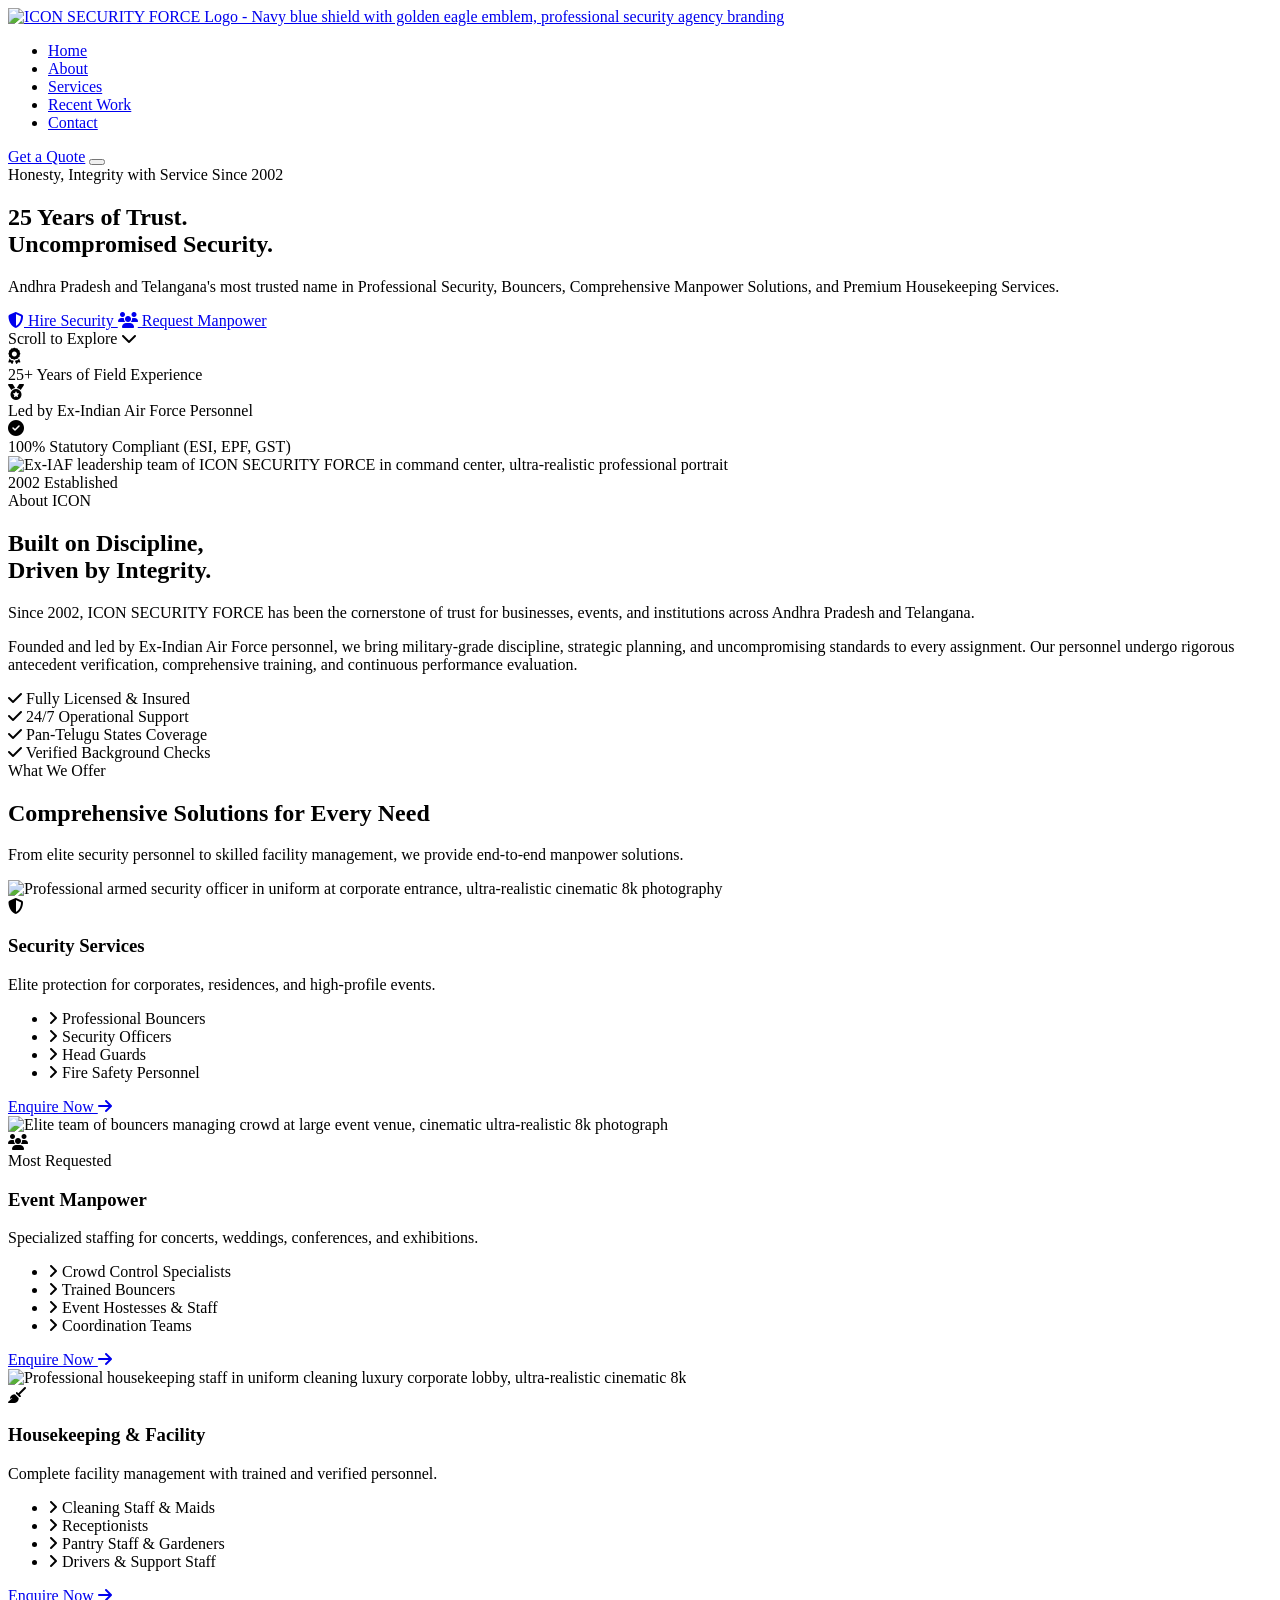
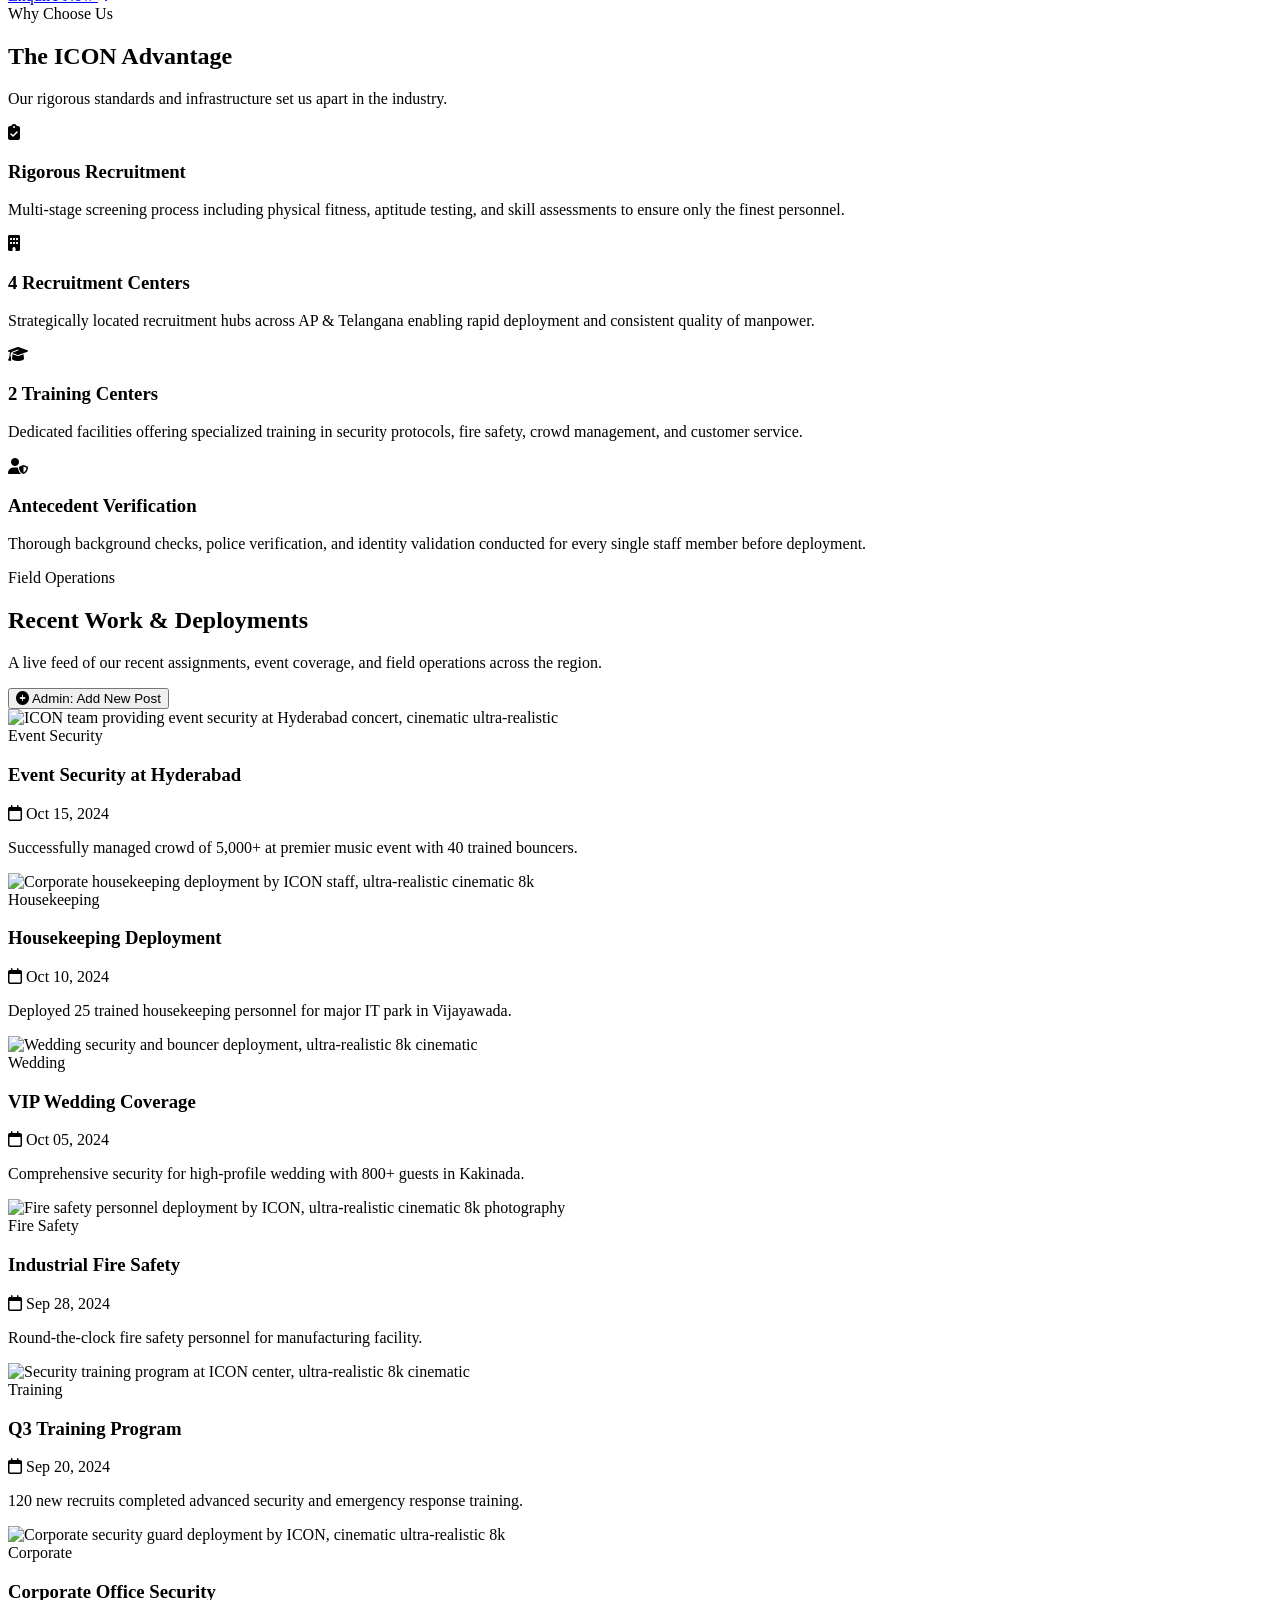
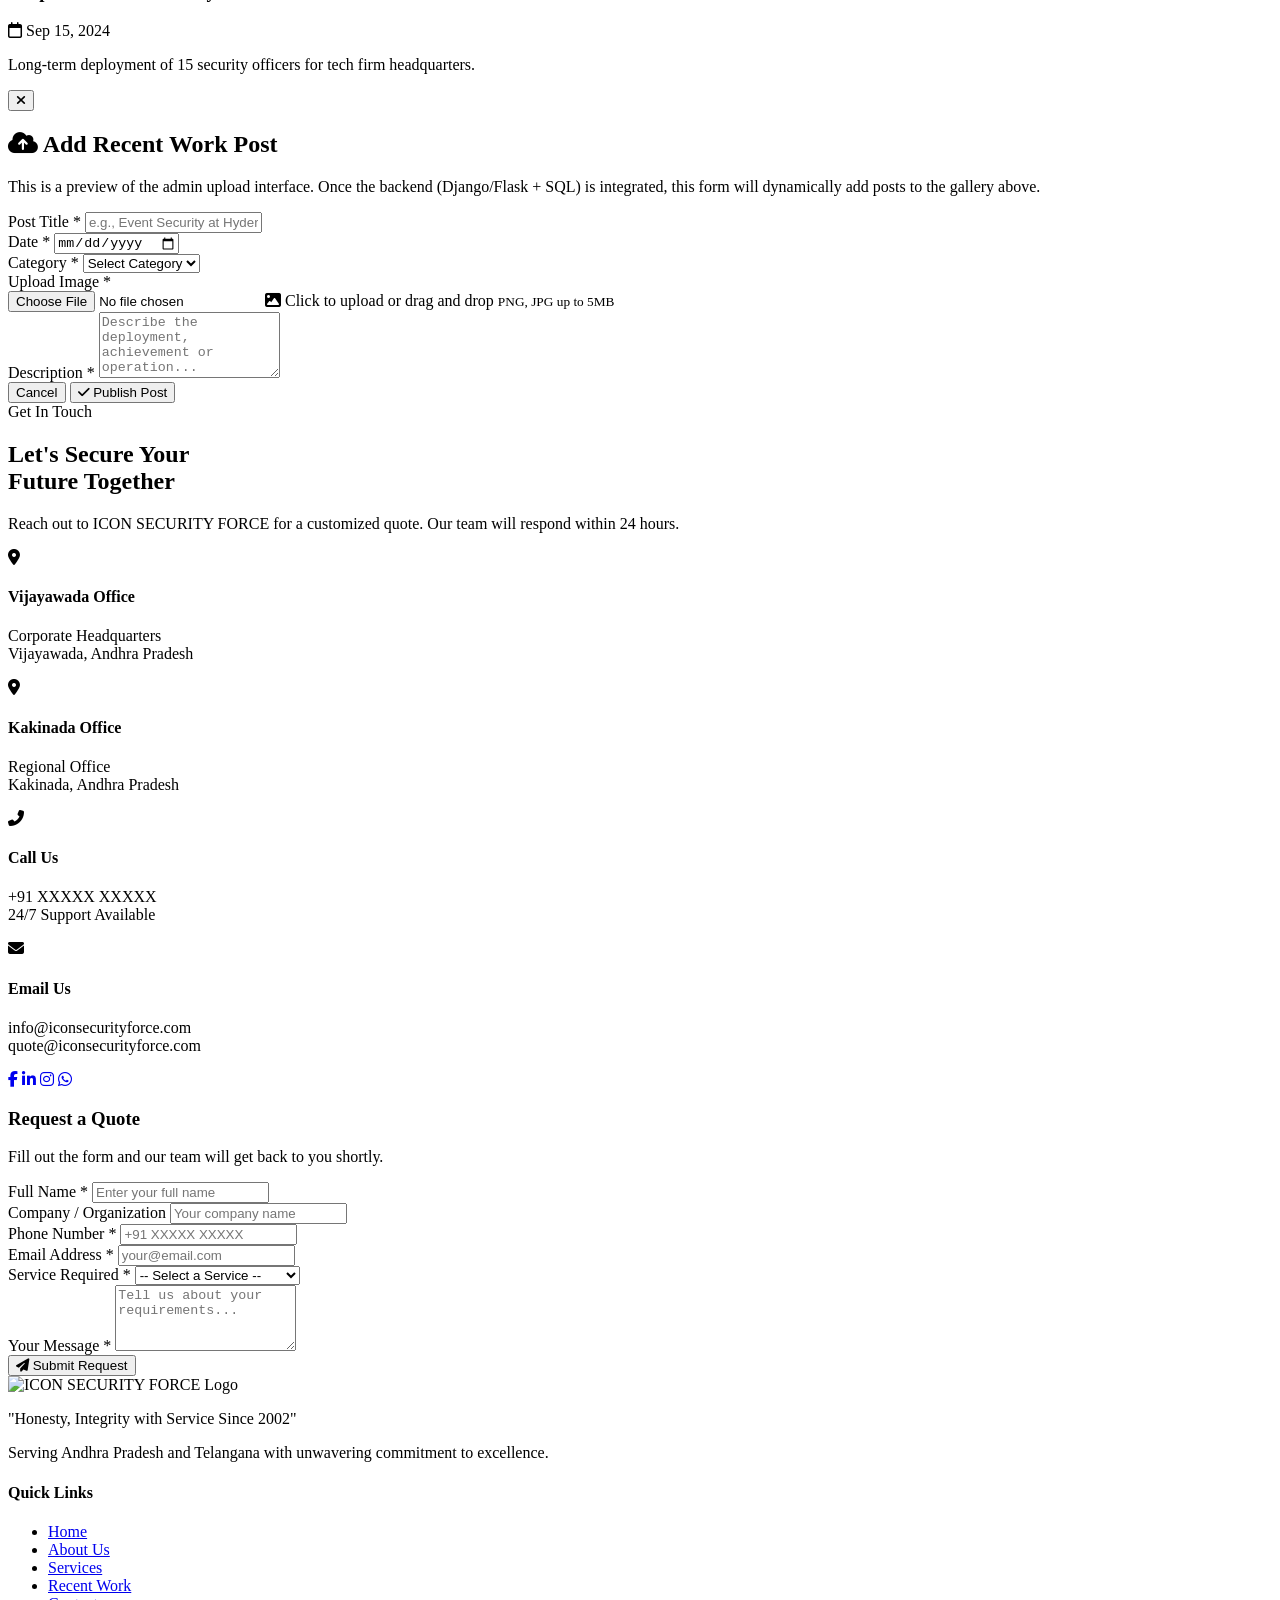
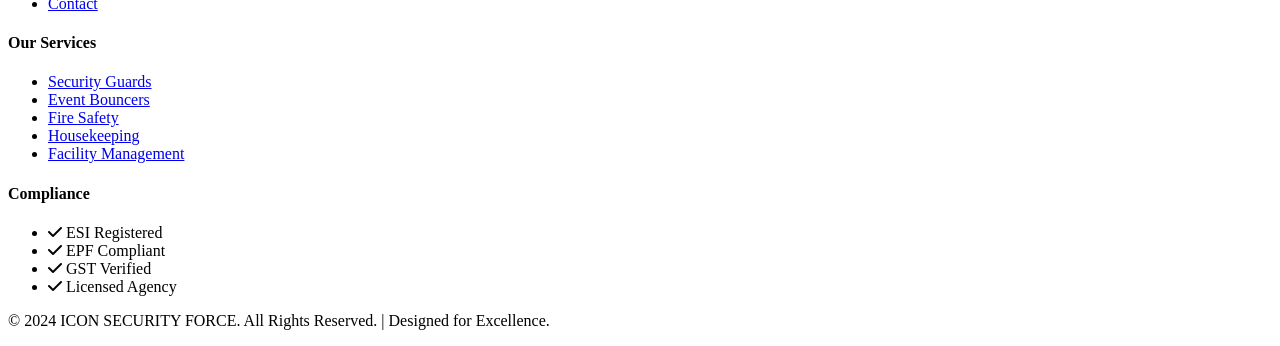
==== index.html @ ec30b2c2 "Add files via upload" ====
<!DOCTYPE html>
<html lang="en">
<head>
    <meta charset="UTF-8">
    <meta name="viewport" content="width=device-width, initial-scale=1.0">
    <meta name="description" content="ICON SECURITY FORCE - Premier security, manpower, and housekeeping services across Andhra Pradesh and Telangana. 25+ years of trusted service led by Ex-IAF personnel.">
    <title>ICON SECURITY FORCE | Honesty, Integrity with Service Since 2002</title>
    
    <!-- AOS Animation CSS -->
    <link href="https://unpkg.com/aos@2.3.1/dist/aos.css" rel="stylesheet">
    
    <link rel="stylesheet" href="../src/css/style.css">
    <!-- Google Fonts: Professional & Authoritative -->
    <link rel="preconnect" href="https://fonts.googleapis.com">
    <link rel="preconnect" href="https://fonts.gstatic.com" crossorigin>
    <link href="https://fonts.googleapis.com/css2?family=Montserrat:wght@400;600;700;800;900&family=Open+Sans:wght@400;500;600&display=swap" rel="stylesheet">
    <!-- Font Awesome for Icons -->
    <link rel="stylesheet" href="https://cdnjs.cloudflare.com/ajax/libs/font-awesome/6.4.0/css/all.min.css">
</head>
<body>

    <!-- ============================================= -->
    <!-- STICKY HEADER -->
    <!-- ============================================= -->
    <header class="site-header" id="header">
        <div class="container header-container">
            <!-- Logo Placeholder -->
            <div class="logo">
                <a href="#home">
                    <img src="https://via.placeholder.com/180x60/0A2342/FFB700?text=ICON+SECURITY" 
                         alt="ICON SECURITY FORCE Logo - Navy blue shield with golden eagle emblem, professional security agency branding">
                </a>
            </div>

            <!-- Navigation -->
            <nav class="main-nav" id="mainNav">
                <ul>
                    <li><a href="#home" class="nav-link active">Home</a></li>
                    <li><a href="#about" class="nav-link">About</a></li>
                    <li><a href="services.html" class="nav-link">Services</a></li>
                    <li><a href="#recent-work" class="nav-link">Recent Work</a></li>
                    <li><a href="#contact" class="nav-link">Contact</a></li>
                </ul>
            </nav>

            <!-- CTA Button -->
            <a href="#contact" class="btn btn-primary header-cta">Get a Quote</a>

            <!-- Mobile Menu Toggle -->
            <button class="mobile-toggle" id="mobileToggle" aria-label="Toggle menu">
                <span></span>
                <span></span>
                <span></span>
            </button>
        </div>
    </header>

    <!-- ============================================= -->
    <!-- HERO SECTION -->
    <!-- ============================================= -->
    <section class="hero" id="home" style="position: relative; overflow: hidden;">
        
        <video autoplay loop muted playsinline 
               style="position: absolute; top: 50%; left: 50%; min-width: 100%; min-height: 100%; width: auto; height: auto; transform: translateX(-50%) translateY(-50%); z-index: 0; object-fit: cover; opacity: 0.4;">
    <source src="../src/assets/video.mp4" type="video/mp4">

</video>
        </video>

        <div class="hero-overlay" style="z-index: 1;"></div>
        
        <div class="container hero-container" style="z-index: 2;">
            <div class="hero-content" data-aos="fade-up" data-aos-duration="1000">
                <span class="hero-tagline">Honesty, Integrity with Service Since 2002</span>
                <h1 class="hero-headline">
                    25 Years of Trust.<br>
                    <span class="text-gold">Uncompromised Security.</span>
                </h1>
                <p class="hero-subheadline">
                    Andhra Pradesh and Telangana's most trusted name in Professional Security, 
                    Bouncers, Comprehensive Manpower Solutions, and Premium Housekeeping Services.
                </p>
                <div class="hero-cta-group">
                    <a href="#contact" class="btn btn-primary btn-large">
                        <i class="fas fa-shield-alt"></i> Hire Security
                    </a>
                    <a href="#contact" class="btn btn-secondary btn-large">
                        <i class="fas fa-users"></i> Request Manpower
                    </a>
                </div>
            </div>
        </div>
        <div class="hero-scroll-indicator" style="z-index: 2;">
            <span>Scroll to Explore</span>
            <i class="fas fa-chevron-down"></i>
        </div>
    </section>

    <!-- ============================================= -->
    <!-- TRUST BAR -->
    <!-- ============================================= -->
    <section class="trust-bar">
        <div class="container trust-container">
            <!-- AOS Animation: Staggered Fade Right -->
            <div class="trust-item" data-aos="fade-right" data-aos-delay="100">
                <i class="fas fa-award trust-icon"></i>
                <div class="trust-text">
                    <span class="trust-number">25+</span>
                    <span class="trust-label">Years of Field Experience</span>
                </div>
            </div>
            <div class="trust-divider"></div>
            <div class="trust-item" data-aos="fade-right" data-aos-delay="200">
                <i class="fas fa-medal trust-icon"></i>
                <div class="trust-text">
                    <span class="trust-number">Led by</span>
                    <span class="trust-label">Ex-Indian Air Force Personnel</span>
                </div>
            </div>
            <div class="trust-divider"></div>
            <div class="trust-item" data-aos="fade-right" data-aos-delay="300">
                <i class="fas fa-check-circle trust-icon"></i>
                <div class="trust-text">
                    <span class="trust-number">100%</span>
                    <span class="trust-label">Statutory Compliant (ESI, EPF, GST)</span>
                </div>
            </div>
        </div>
    </section>

    <!-- ============================================= -->
    <!-- ABOUT SECTION -->
    <!-- ============================================= -->
    <section class="about-section" id="about">
        <div class="container about-grid">
            <!-- AOS Animation: Fade Right for Image -->
            <div class="about-image" data-aos="fade-right" data-aos-duration="1000">
                <img src="../src/assets/owner.png" 
                     alt="Ex-IAF leadership team of ICON SECURITY FORCE in command center, ultra-realistic professional portrait">
                <div class="image-badge">
                    <span class="badge-number">2002</span>
                    <span class="badge-label">Established</span>
                </div>
            </div>
            <!-- AOS Animation: Fade Left for Content -->
            <div class="about-content" data-aos="fade-left" data-aos-duration="1000">
                <span class="section-eyebrow">About ICON</span>
                <h2 class="section-title">Built on Discipline, <br>Driven by Integrity.</h2>
                <p class="section-lead">
                    Since 2002, ICON SECURITY FORCE has been the cornerstone of trust for 
                    businesses, events, and institutions across Andhra Pradesh and Telangana.
                </p>
                <p>
                    Founded and led by Ex-Indian Air Force personnel, we bring military-grade 
                    discipline, strategic planning, and uncompromising standards to every assignment. 
                    Our personnel undergo rigorous antecedent verification, comprehensive training, 
                    and continuous performance evaluation.
                </p>
                <div class="about-features">
                    <div class="feature-item">
                        <i class="fas fa-check"></i>
                        <span>Fully Licensed & Insured</span>
                    </div>
                    <div class="feature-item">
                        <i class="fas fa-check"></i>
                        <span>24/7 Operational Support</span>
                    </div>
                    <div class="feature-item">
                        <i class="fas fa-check"></i>
                        <span>Pan-Telugu States Coverage</span>
                    </div>
                    <div class="feature-item">
                        <i class="fas fa-check"></i>
                        <span>Verified Background Checks</span>
                    </div>
                </div>
            </div>
        </div>
    </section>

    <!-- ============================================= -->
    <!-- OUR SERVICES (Grid Layout) -->
    <!-- ============================================= -->
    <section class="services-section" id="services">
        <div class="container">
            <div class="section-header" data-aos="fade-up">
                <span class="section-eyebrow">What We Offer</span>
                <h2 class="section-title">Comprehensive Solutions for Every Need</h2>
                <p class="section-lead">
                    From elite security personnel to skilled facility management, 
                    we provide end-to-end manpower solutions.
                </p>
            </div>

            <div class="services-grid">
                <!-- AOS Animation: Staggered Fade Up -->
                <article class="service-card" data-aos="fade-up" data-aos-delay="100">
                    <div class="service-image">
                        <img src="../src/assets/sec.png" 
                             alt="Professional armed security officer in uniform at corporate entrance, ultra-realistic cinematic 8k photography">
                        <div class="service-icon-overlay">
                            <i class="fas fa-shield-alt"></i>
                        </div>
                    </div>
                    <div class="service-content">
                        <h3 class="service-title">Security Services</h3>
                        <p>Elite protection for corporates, residences, and high-profile events.</p>
                        <ul class="service-list">
                            <li><i class="fas fa-angle-right"></i> Professional Bouncers</li>
                            <li><i class="fas fa-angle-right"></i> Security Officers</li>
                            <li><i class="fas fa-angle-right"></i> Head Guards</li>
                            <li><i class="fas fa-angle-right"></i> Fire Safety Personnel</li>
                        </ul>
                        <a href="#contact" class="service-link">Enquire Now <i class="fas fa-arrow-right"></i></a>
                    </div>
                </article>

                <article class="service-card featured" data-aos="fade-up" data-aos-delay="200">
                    <div class="service-image">
                        <img src="../src/assets/bouncer.png" 
                             alt="Elite team of bouncers managing crowd at large event venue, cinematic ultra-realistic 8k photograph">
                        <div class="service-icon-overlay">
                            <i class="fas fa-users"></i>
                        </div>
                        <span class="card-badge">Most Requested</span>
                    </div>
                    <div class="service-content">
                        <h3 class="service-title">Event Manpower</h3>
                        <p>Specialized staffing for concerts, weddings, conferences, and exhibitions.</p>
                        <ul class="service-list">
                            <li><i class="fas fa-angle-right"></i> Crowd Control Specialists</li>
                            <li><i class="fas fa-angle-right"></i> Trained Bouncers</li>
                            <li><i class="fas fa-angle-right"></i> Event Hostesses & Staff</li>
                            <li><i class="fas fa-angle-right"></i> Coordination Teams</li>
                        </ul>
                        <a href="#contact" class="service-link">Enquire Now <i class="fas fa-arrow-right"></i></a>
                    </div>
                </article>

                <article class="service-card" data-aos="fade-up" data-aos-delay="300">
                    <div class="service-image">
                        <img src="../src/assets/maid.png" 
                             alt="Professional housekeeping staff in uniform cleaning luxury corporate lobby, ultra-realistic cinematic 8k">
                        <div class="service-icon-overlay">
                            <i class="fas fa-broom"></i>
                        </div>
                    </div>
                    <div class="service-content">
                        <h3 class="service-title">Housekeeping & Facility</h3>
                        <p>Complete facility management with trained and verified personnel.</p>
                        <ul class="service-list">
                            <li><i class="fas fa-angle-right"></i> Cleaning Staff & Maids</li>
                            <li><i class="fas fa-angle-right"></i> Receptionists</li>
                            <li><i class="fas fa-angle-right"></i> Pantry Staff & Gardeners</li>
                            <li><i class="fas fa-angle-right"></i> Drivers & Support Staff</li>
                        </ul>
                        <a href="#contact" class="service-link">Enquire Now <i class="fas fa-arrow-right"></i></a>
                    </div>
                </article>
            </div>
        </div>
    </section>

    <!-- ============================================= -->
    <!-- THE ICON ADVANTAGE -->
    <!-- ============================================= -->
    <section class="advantage-section">
        <div class="container">
            <div class="section-header light" data-aos="fade-up">
                <span class="section-eyebrow">Why Choose Us</span>
                <h2 class="section-title">The ICON Advantage</h2>
                <p class="section-lead">
                    Our rigorous standards and infrastructure set us apart in the industry.
                </p>
            </div>

            <div class="advantage-grid">
                <!-- AOS Animation: Staggered 3D Flips -->
                <div class="advantage-card" data-aos="flip-left" data-aos-delay="100">
                    <div class="advantage-icon">
                        <i class="fas fa-clipboard-check"></i>
                    </div>
                    <h3>Rigorous Recruitment</h3>
                    <p>Multi-stage screening process including physical fitness, aptitude testing, and skill assessments to ensure only the finest personnel.</p>
                </div>
                <div class="advantage-card" data-aos="flip-left" data-aos-delay="200">
                    <div class="advantage-icon">
                        <i class="fas fa-building"></i>
                    </div>
                    <h3>4 Recruitment Centers</h3>
                    <p>Strategically located recruitment hubs across AP & Telangana enabling rapid deployment and consistent quality of manpower.</p>
                </div>
                <div class="advantage-card" data-aos="flip-left" data-aos-delay="300">
                    <div class="advantage-icon">
                        <i class="fas fa-graduation-cap"></i>
                    </div>
                    <h3>2 Training Centers</h3>
                    <p>Dedicated facilities offering specialized training in security protocols, fire safety, crowd management, and customer service.</p>
                </div>
                <div class="advantage-card" data-aos="flip-left" data-aos-delay="400">
                    <div class="advantage-icon">
                        <i class="fas fa-user-shield"></i>
                    </div>
                    <h3>Antecedent Verification</h3>
                    <p>Thorough background checks, police verification, and identity validation conducted for every single staff member before deployment.</p>
                </div>
            </div>
        </div>
    </section>

    <!-- ============================================= -->
    <!-- RECENT WORK / DYNAMIC GALLERY -->
    <!-- ============================================= -->
    <section class="recent-work-section" id="recent-work">
        <div class="container">
            <div class="section-header" data-aos="fade-up">
                <span class="section-eyebrow">Field Operations</span>
                <h2 class="section-title">Recent Work & Deployments</h2>
                <p class="section-lead">
                    A live feed of our recent assignments, event coverage, and field operations across the region.
                </p>
                <button class="btn btn-outline admin-toggle-btn" id="adminToggle">
                    <i class="fas fa-plus-circle"></i> Admin: Add New Post
                </button>
            </div>

            <div class="gallery-grid" id="galleryGrid">
                <!-- AOS Animation: Staggered Zoom-in -->
                <article class="gallery-item" data-aos="zoom-in" data-aos-delay="100">
                    <div class="gallery-image">
                        <img src="https://via.placeholder.com/500x600/0A2342/FFB700?text=Event+Security" 
                             alt="ICON team providing event security at Hyderabad concert, cinematic ultra-realistic">
                    </div>
                    <div class="gallery-overlay">
                        <span class="gallery-tag">Event Security</span>
                        <h3 class="gallery-title">Event Security at Hyderabad</h3>
                        <p class="gallery-date"><i class="far fa-calendar"></i> Oct 15, 2024</p>
                        <p class="gallery-desc">Successfully managed crowd of 5,000+ at premier music event with 40 trained bouncers.</p>
                    </div>
                </article>

                <article class="gallery-item tall" data-aos="zoom-in" data-aos-delay="200">
                    <div class="gallery-image">
                        <img src="https://via.placeholder.com/500x750/0A2342/FFB700?text=Corporate+Deployment" 
                             alt="Corporate housekeeping deployment by ICON staff, ultra-realistic cinematic 8k">
                    </div>
                    <div class="gallery-overlay">
                        <span class="gallery-tag">Housekeeping</span>
                        <h3 class="gallery-title">Housekeeping Deployment</h3>
                        <p class="gallery-date"><i class="far fa-calendar"></i> Oct 10, 2024</p>
                        <p class="gallery-desc">Deployed 25 trained housekeeping personnel for major IT park in Vijayawada.</p>
                    </div>
                </article>

                <article class="gallery-item" data-aos="zoom-in" data-aos-delay="300">
                    <div class="gallery-image">
                        <img src="https://via.placeholder.com/500x500/0A2342/FFB700?text=Wedding+Security" 
                             alt="Wedding security and bouncer deployment, ultra-realistic 8k cinematic">
                    </div>
                    <div class="gallery-overlay">
                        <span class="gallery-tag">Wedding</span>
                        <h3 class="gallery-title">VIP Wedding Coverage</h3>
                        <p class="gallery-date"><i class="far fa-calendar"></i> Oct 05, 2024</p>
                        <p class="gallery-desc">Comprehensive security for high-profile wedding with 800+ guests in Kakinada.</p>
                    </div>
                </article>

                <article class="gallery-item tall" data-aos="zoom-in" data-aos-delay="400">
                    <div class="gallery-image">
                        <img src="https://via.placeholder.com/500x700/0A2342/FFB700?text=Fire+Safety" 
                             alt="Fire safety personnel deployment by ICON, ultra-realistic cinematic 8k photography">
                    </div>
                    <div class="gallery-overlay">
                        <span class="gallery-tag">Fire Safety</span>
                        <h3 class="gallery-title">Industrial Fire Safety</h3>
                        <p class="gallery-date"><i class="far fa-calendar"></i> Sep 28, 2024</p>
                        <p class="gallery-desc">Round-the-clock fire safety personnel for manufacturing facility.</p>
                    </div>
                </article>

                <article class="gallery-item" data-aos="zoom-in" data-aos-delay="500">
                    <div class="gallery-image">
                        <img src="https://via.placeholder.com/500x550/0A2342/FFB700?text=Training+Program" 
                             alt="Security training program at ICON center, ultra-realistic 8k cinematic">
                    </div>
                    <div class="gallery-overlay">
                        <span class="gallery-tag">Training</span>
                        <h3 class="gallery-title">Q3 Training Program</h3>
                        <p class="gallery-date"><i class="far fa-calendar"></i> Sep 20, 2024</p>
                        <p class="gallery-desc">120 new recruits completed advanced security and emergency response training.</p>
                    </div>
                </article>

                <article class="gallery-item" data-aos="zoom-in" data-aos-delay="600">
                    <div class="gallery-image">
                        <img src="https://via.placeholder.com/500x500/0A2342/FFB700?text=Corporate+Security" 
                             alt="Corporate security guard deployment by ICON, cinematic ultra-realistic 8k">
                    </div>
                    <div class="gallery-overlay">
                        <span class="gallery-tag">Corporate</span>
                        <h3 class="gallery-title">Corporate Office Security</h3>
                        <p class="gallery-date"><i class="far fa-calendar"></i> Sep 15, 2024</p>
                        <p class="gallery-desc">Long-term deployment of 15 security officers for tech firm headquarters.</p>
                    </div>
                </article>
            </div>
        </div>
    </section>

    <!-- MOCK ADMIN MODAL REMAINS UNCHANGED -->
    <div class="admin-modal" id="adminModal">
        <!-- ... modal code ... -->
        <div class="admin-modal-content">
            <button class="modal-close" id="modalClose" aria-label="Close modal">
                <i class="fas fa-times"></i>
            </button>
            <div class="admin-modal-header">
                <h2><i class="fas fa-cloud-upload-alt"></i> Add Recent Work Post</h2>
                <p>This is a preview of the admin upload interface. Once the backend (Django/Flask + SQL) is integrated, this form will dynamically add posts to the gallery above.</p>
            </div>
            <form class="admin-form" id="adminForm">
                <div class="form-group">
                    <label for="postTitle">Post Title *</label>
                    <input type="text" id="postTitle" name="title" placeholder="e.g., Event Security at Hyderabad" required>
                </div>

                <div class="form-row">
                    <div class="form-group">
                        <label for="postDate">Date *</label>
                        <input type="date" id="postDate" name="date" required>
                    </div>
                    <div class="form-group">
                        <label for="postCategory">Category *</label>
                        <select id="postCategory" name="category" required>
                            <option value="">Select Category</option>
                            <option value="security">Security</option>
                            <option value="event">Event</option>
                            <option value="housekeeping">Housekeeping</option>
                            <option value="training">Training</option>
                            <option value="fire-safety">Fire Safety</option>
                        </select>
                    </div>
                </div>

                <div class="form-group">
                    <label for="postImage">Upload Image *</label>
                    <div class="file-upload-area">
                        <input type="file" id="postImage" name="image" accept="image/*" required>
                        <label for="postImage" class="file-upload-label">
                            <i class="fas fa-image"></i>
                            <span>Click to upload or drag and drop</span>
                            <small>PNG, JPG up to 5MB</small>
                        </label>
                    </div>
                </div>

                <div class="form-group">
                    <label for="postDescription">Description *</label>
                    <textarea id="postDescription" name="description" rows="4" 
                              placeholder="Describe the deployment, achievement or operation..." required></textarea>
                </div>

                <div class="form-actions">
                    <button type="button" class="btn btn-outline" id="modalCancel">Cancel</button>
                    <button type="submit" class="btn btn-primary">
                        <i class="fas fa-check"></i> Publish Post
                    </button>
                </div>
            </form>
        </div>
    </div>

    <!-- ============================================= -->
    <!-- CONTACT / LEAD GENERATION SECTION -->
    <!-- ============================================= -->
    <section class="contact-section" id="contact">
        <div class="container contact-grid">
            <!-- AOS Animation: Fade Right -->
            <div class="contact-info" data-aos="fade-right" data-aos-duration="1000">
                <span class="section-eyebrow light">Get In Touch</span>
                <h2 class="section-title light">Let's Secure Your <br>Future Together</h2>
                <p class="contact-lead">
                    Reach out to ICON SECURITY FORCE for a customized quote. Our team will respond within 24 hours.
                </p>

                <div class="contact-details">
                    <div class="contact-item">
                        <div class="contact-icon">
                            <i class="fas fa-map-marker-alt"></i>
                        </div>
                        <div class="contact-text">
                            <h4>Vijayawada Office</h4>
                            <p>Corporate Headquarters<br>Vijayawada, Andhra Pradesh</p>
                        </div>
                    </div>
                    <div class="contact-item">
                        <div class="contact-icon">
                            <i class="fas fa-map-marker-alt"></i>
                        </div>
                        <div class="contact-text">
                            <h4>Kakinada Office</h4>
                            <p>Regional Office<br>Kakinada, Andhra Pradesh</p>
                        </div>
                    </div>
                    <div class="contact-item">
                        <div class="contact-icon">
                            <i class="fas fa-phone-alt"></i>
                        </div>
                        <div class="contact-text">
                            <h4>Call Us</h4>
                            <p>+91 XXXXX XXXXX<br>24/7 Support Available</p>
                        </div>
                    </div>
                    <div class="contact-item">
                        <div class="contact-icon">
                            <i class="fas fa-envelope"></i>
                        </div>
                        <div class="contact-text">
                            <h4>Email Us</h4>
                            <p>info@iconsecurityforce.com<br>quote@iconsecurityforce.com</p>
                        </div>
                    </div>
                </div>

                <div class="social-links">
                    <a href="#" aria-label="Facebook"><i class="fab fa-facebook-f"></i></a>
                    <a href="#" aria-label="LinkedIn"><i class="fab fa-linkedin-in"></i></a>
                    <a href="#" aria-label="Instagram"><i class="fab fa-instagram"></i></a>
                    <a href="#" aria-label="WhatsApp"><i class="fab fa-whatsapp"></i></a>
                </div>
            </div>

            <!-- AOS Animation: Fade Left -->
            <div class="contact-form-wrapper" data-aos="fade-left" data-aos-duration="1000">
                <h3 class="form-heading">Request a Quote</h3>
                <p class="form-subheading">Fill out the form and our team will get back to you shortly.</p>
                
                <form class="lead-form" id="leadForm">
                    <div class="form-group">
                        <label for="leadName">Full Name *</label>
                        <input type="text" id="leadName" name="name" placeholder="Enter your full name" required>
                    </div>

                    <div class="form-row">
                        <div class="form-group">
                            <label for="leadCompany">Company / Organization</label>
                            <input type="text" id="leadCompany" name="company" placeholder="Your company name">
                        </div>
                        <div class="form-group">
                            <label for="leadPhone">Phone Number *</label>
                            <input type="tel" id="leadPhone" name="phone" placeholder="+91 XXXXX XXXXX" required>
                        </div>
                    </div>

                    <div class="form-group">
                        <label for="leadEmail">Email Address *</label>
                        <input type="email" id="leadEmail" name="email" placeholder="your@email.com" required>
                    </div>

                    <div class="form-group">
                        <label for="leadService">Service Required *</label>
                        <select id="leadService" name="service" required>
                            <option value="">-- Select a Service --</option>
                            <option value="security">Security Services</option>
                            <option value="manpower">Manpower Services</option>
                            <option value="housekeeping">Housekeeping & Facility</option>
                            <option value="all">Multiple Services</option>
                        </select>
                    </div>

                    <div class="form-group">
                        <label for="leadMessage">Your Message *</label>
                        <textarea id="leadMessage" name="message" rows="4" 
                                  placeholder="Tell us about your requirements..." required></textarea>
                    </div>

                    <button type="submit" class="btn btn-primary btn-block btn-large">
                        <i class="fas fa-paper-plane"></i> Submit Request
                    </button>
                </form>
            </div>
        </div>
    </section>

    <!-- ============================================= -->
    <!-- FOOTER -->
    <!-- ============================================= -->
    <footer class="site-footer">
        <div class="container">
            <div class="footer-grid">
                <div class="footer-col">
                    <img src="https://via.placeholder.com/180x60/0A2342/FFB700?text=ICON+SECURITY" 
                         alt="ICON SECURITY FORCE Logo" class="footer-logo">
                    <p class="footer-tagline">"Honesty, Integrity with Service Since 2002"</p>
                    <p>Serving Andhra Pradesh and Telangana with unwavering commitment to excellence.</p>
                </div>
                <div class="footer-col">
                    <h4>Quick Links</h4>
                    <ul>
                        <li><a href="#home">Home</a></li>
                        <li><a href="#about">About Us</a></li>
                        <li><a href="#services">Services</a></li>
                        <li><a href="#recent-work">Recent Work</a></li>
                        <li><a href="#contact">Contact</a></li>
                    </ul>
                </div>
                <div class="footer-col">
                    <h4>Our Services</h4>
                    <ul>
                        <li><a href="#services">Security Guards</a></li>
                        <li><a href="#services">Event Bouncers</a></li>
                        <li><a href="#services">Fire Safety</a></li>
                        <li><a href="#services">Housekeeping</a></li>
                        <li><a href="#services">Facility Management</a></li>
                    </ul>
                </div>
                <div class="footer-col">
                    <h4>Compliance</h4>
                    <ul>
                        <li><i class="fas fa-check"></i> ESI Registered</li>
                        <li><i class="fas fa-check"></i> EPF Compliant</li>
                        <li><i class="fas fa-check"></i> GST Verified</li>
                        <li><i class="fas fa-check"></i> Licensed Agency</li>
                    </ul>
                </div>
            </div>
            <div class="footer-bottom">
                <p>&copy; 2024 ICON SECURITY FORCE. All Rights Reserved. | Designed for Excellence.</p>
            </div>
        </div>
    </footer>

    <!-- ============================================= -->
    <!-- JAVASCRIPT & AOS INITIALIZATION -->
    <!-- ============================================= -->
    <script src="https://unpkg.com/aos@2.3.1/dist/aos.js"></script>
    <script>
        // Initialize AOS Animations
        AOS.init({
            duration: 800, // Duration of animation in ms
            once: true,    // Whether animation should happen only once while scrolling
            offset: 100    // Offset (in px) from the original trigger point
        });

        // Mobile menu toggle
        const mobileToggle = document.getElementById('mobileToggle');
        const mainNav = document.getElementById('mainNav');
        mobileToggle.addEventListener('click', () => {
            mainNav.classList.toggle('active');
            mobileToggle.classList.toggle('active');
        });

        // Close mobile menu on link click
        document.querySelectorAll('.nav-link').forEach(link => {
            link.addEventListener('click', () => {
                mainNav.classList.remove('active');
                mobileToggle.classList.remove('active');
            });
        });

        // Header scroll effect
        window.addEventListener('scroll', () => {
            const header = document.getElementById('header');
            if (window.scrollY > 50) {
                header.classList.add('scrolled');
            } else {
                header.classList.remove('scrolled');
            }
        });

        // Admin Modal Toggle (Demo)
        const adminToggle = document.getElementById('adminToggle');
        const adminModal = document.getElementById('adminModal');
        const modalClose = document.getElementById('modalClose');
        const modalCancel = document.getElementById('modalCancel');

        adminToggle.addEventListener('click', () => adminModal.classList.add('active'));
        modalClose.addEventListener('click', () => adminModal.classList.remove('active'));
        modalCancel.addEventListener('click', () => adminModal.classList.remove('active'));
        adminModal.addEventListener('click', (e) => {
            if (e.target === adminModal) adminModal.classList.remove('active');
        });

        // Form submission demo
        document.getElementById('leadForm').addEventListener('submit', (e) => {
            e.preventDefault();
            alert('Thank you! Your request has been received. Our team will contact you within 24 hours.');
        });

        document.getElementById('adminForm').addEventListener('submit', (e) => {
            e.preventDefault();
            alert('DEMO: Post would be added to database via backend API.');
            adminModal.classList.remove('active');
        });
    </script>
</body>
</html>
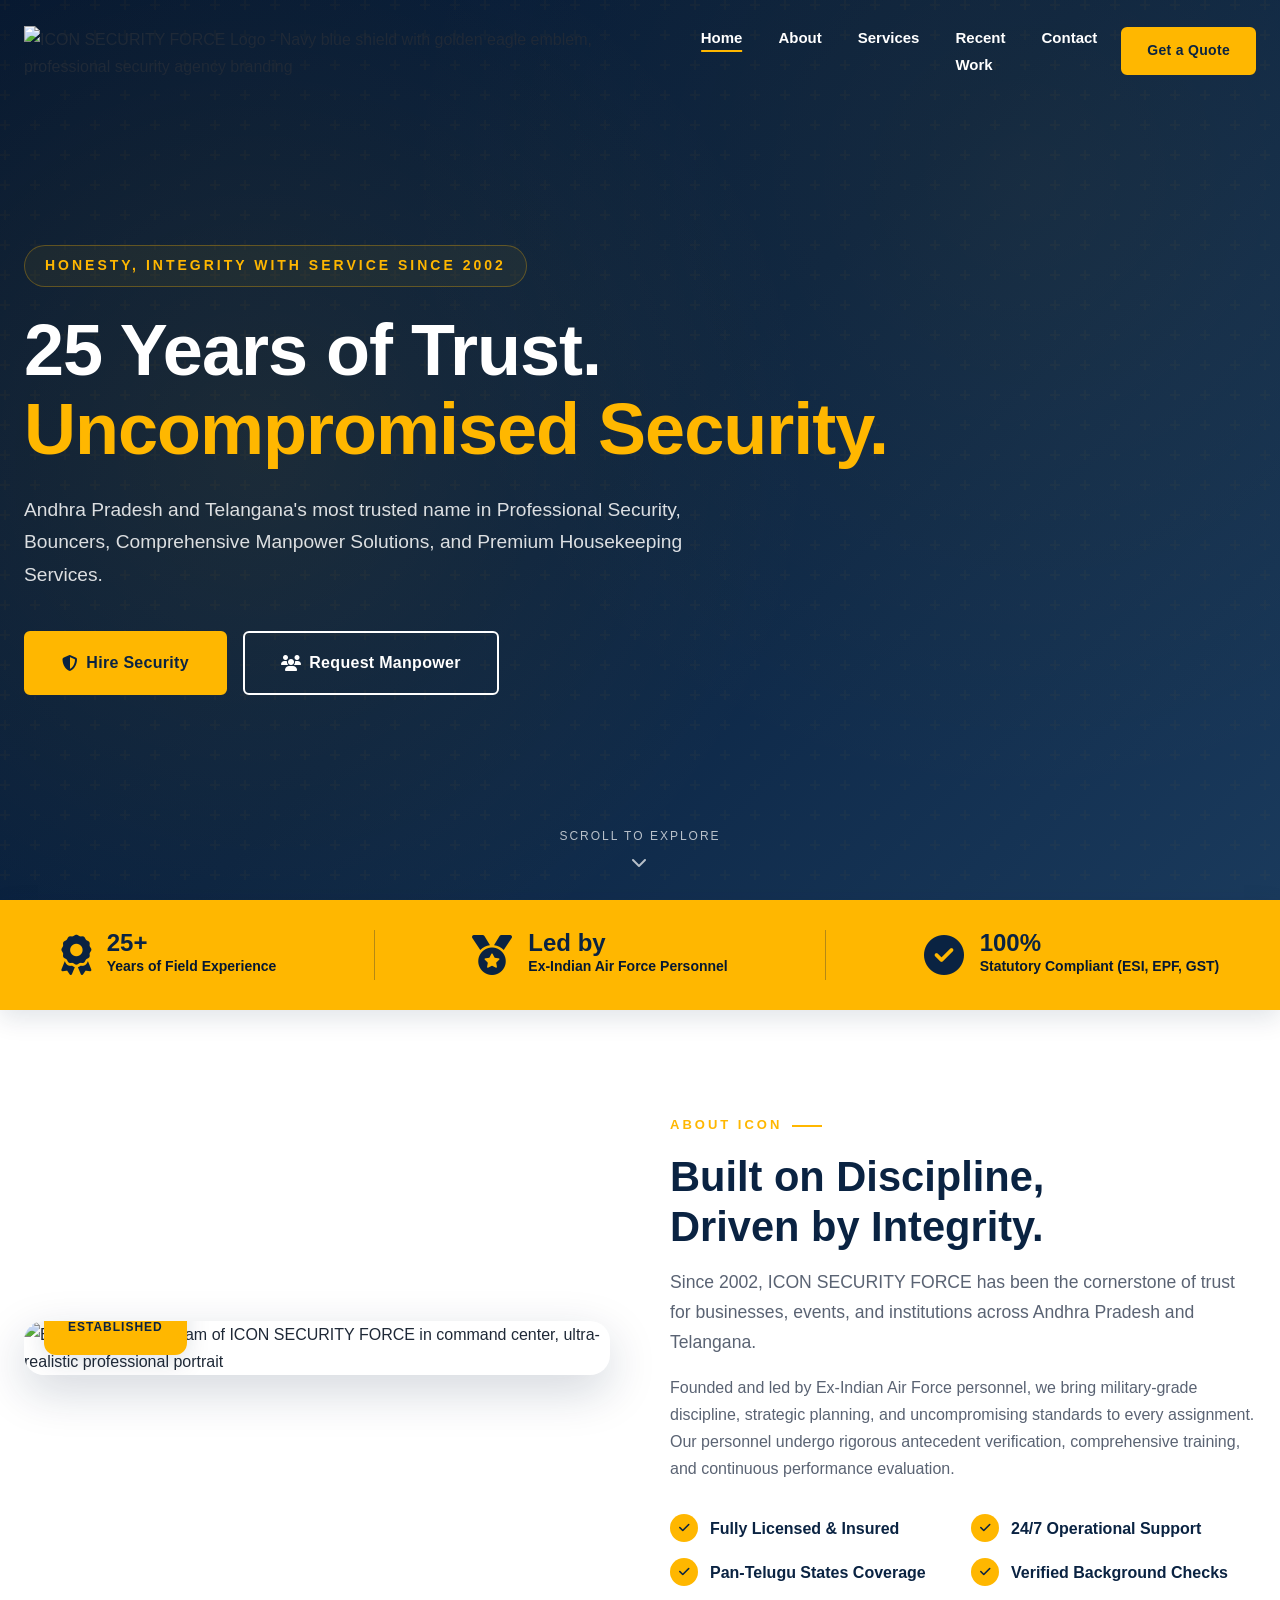
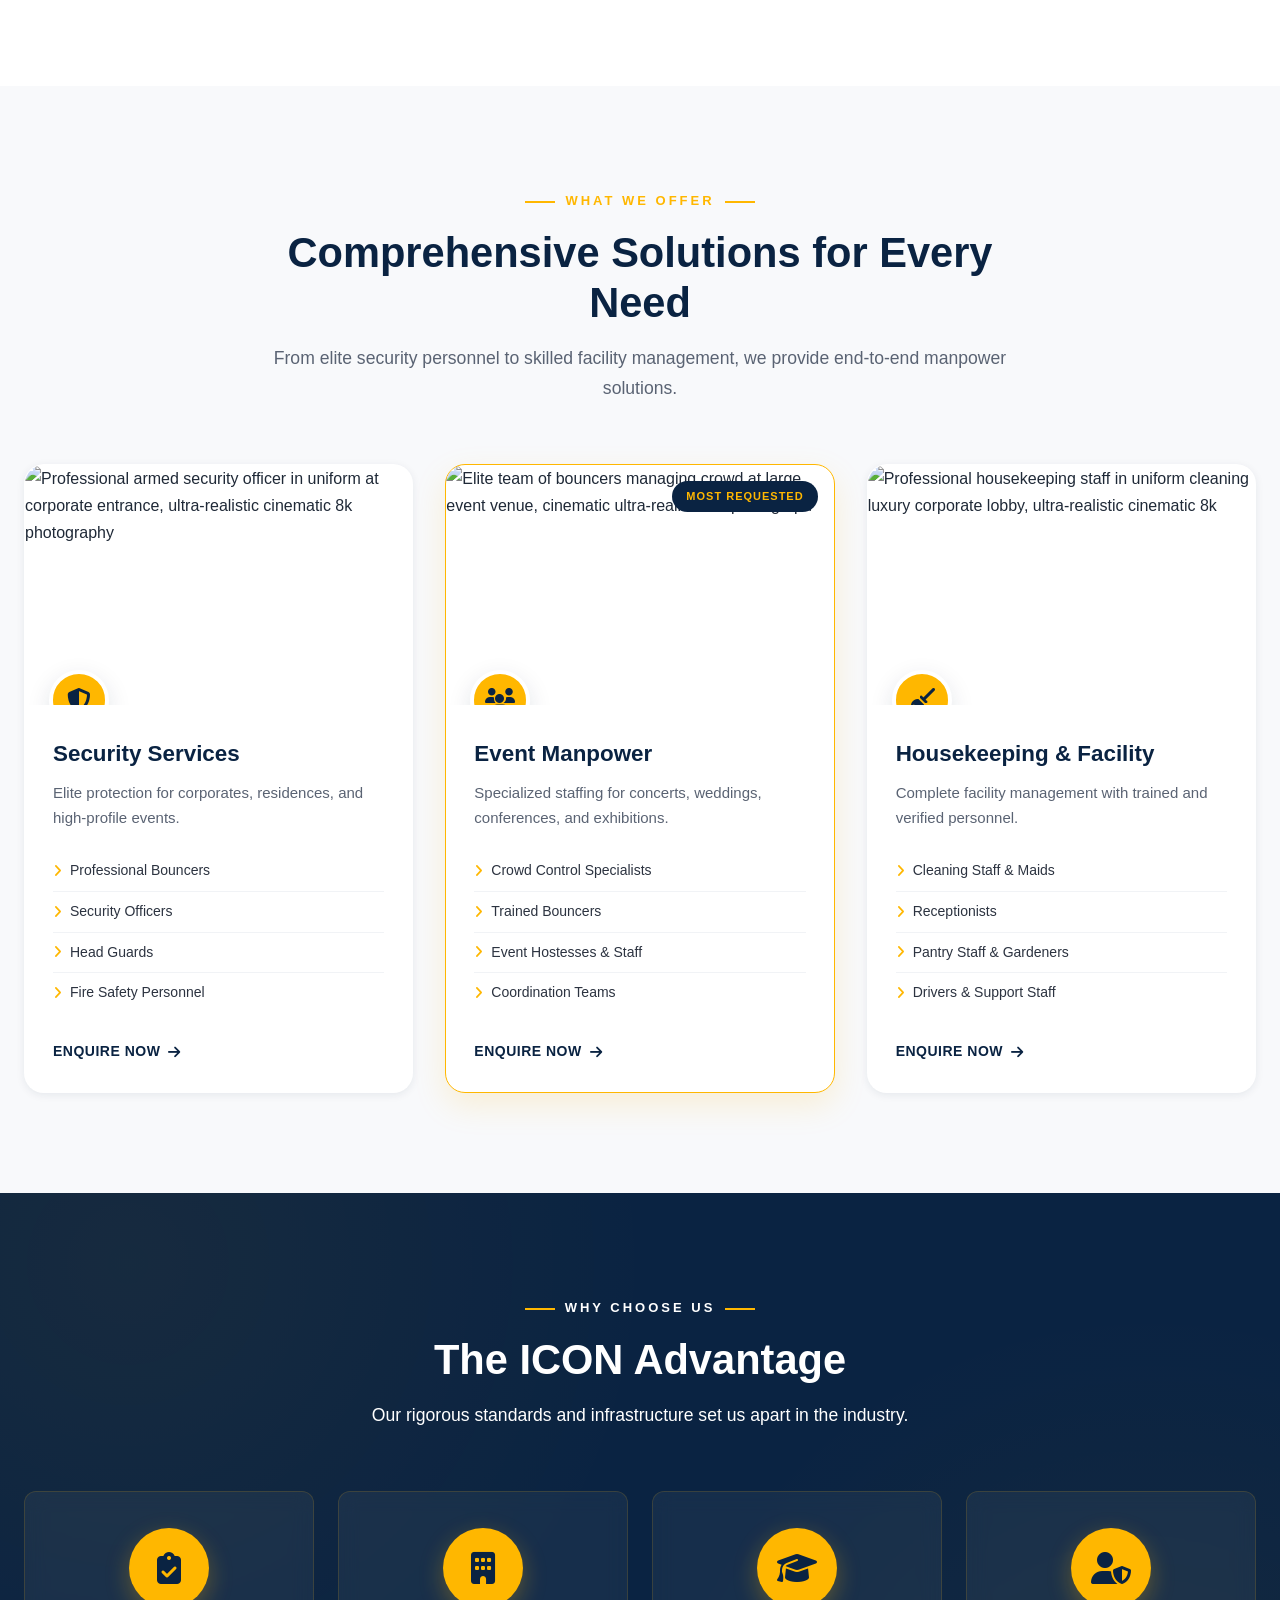
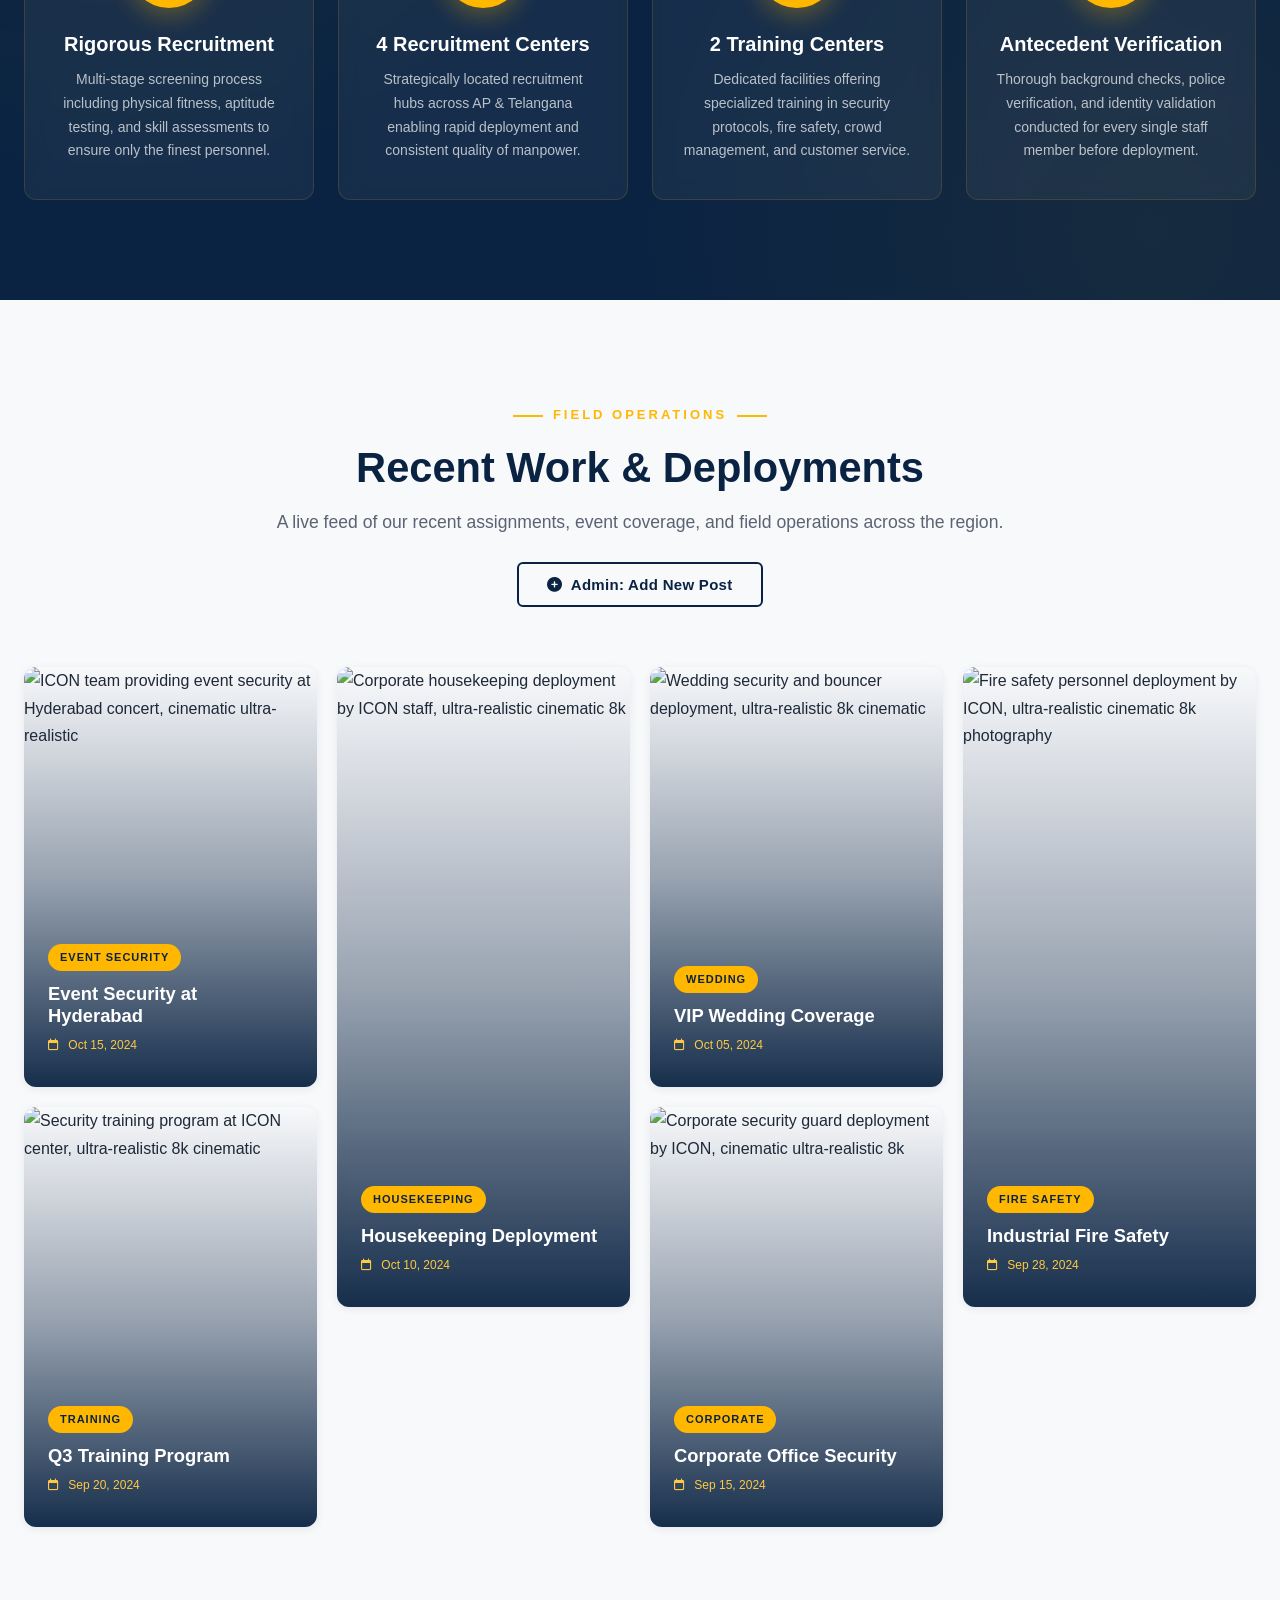
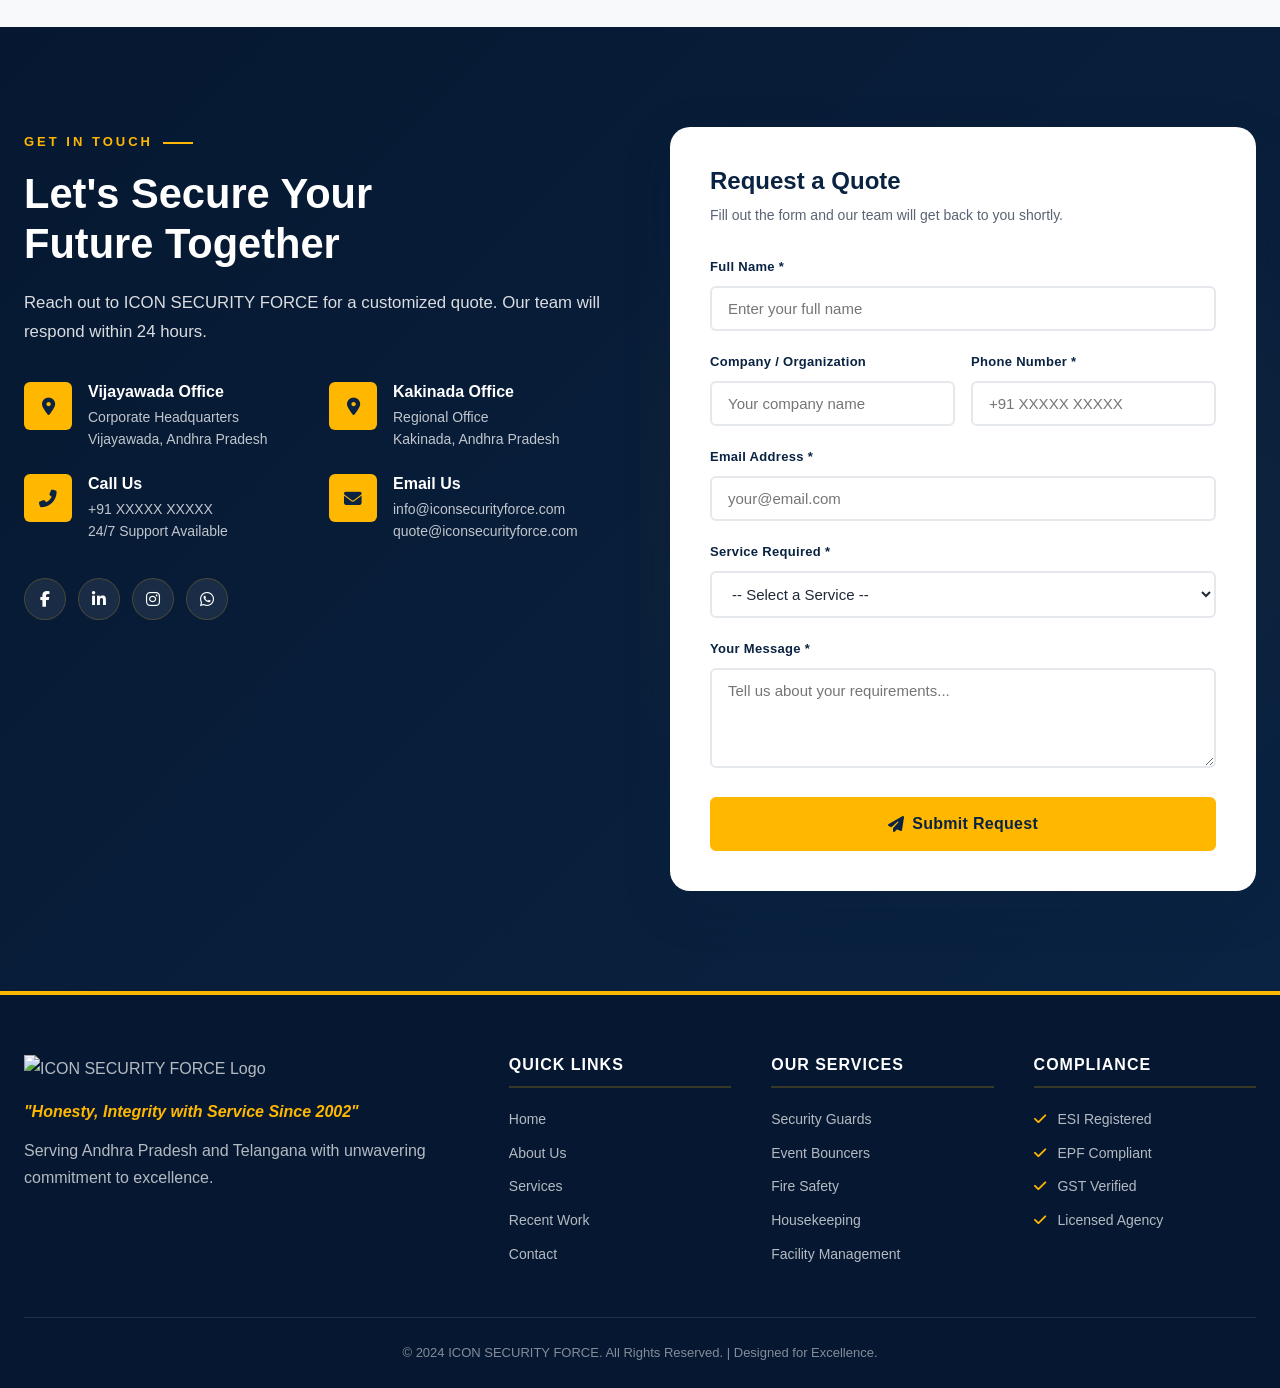
==== commit 761b8eff: "Update index.html" ====
--- a/index.html
+++ b/index.html
@@ -9,7 +9,7 @@
     <!-- AOS Animation CSS -->
     <link href="https://unpkg.com/aos@2.3.1/dist/aos.css" rel="stylesheet">
     
-    <link rel="stylesheet" href="../src/css/style.css">
+    <link rel="stylesheet" href="css/style.css">
     <!-- Google Fonts: Professional & Authoritative -->
     <link rel="preconnect" href="https://fonts.googleapis.com">
     <link rel="preconnect" href="https://fonts.gstatic.com" crossorigin>
@@ -694,4 +694,4 @@
         });
     </script>
 </body>
-</html>+</html>
--- a/css/style.css
+++ b/css/style.css
@@ -0,0 +1,1589 @@
+/* ============================================= */
+/* CSS RESET & BASE STYLES                      */
+/* ============================================= */
+*, *::before, *::after {
+    margin: 0;
+    padding: 0;
+    box-sizing: border-box;
+}
+
+:root {
+    /* Brand Color Palette */
+    --color-navy: #0A2342;
+    --color-navy-dark: #061831;
+    --color-navy-light: #1a3a5c;
+    --color-gold: #FFB700;
+    --color-gold-dark: #E0A000;
+    --color-gold-light: #FFC940;
+    --color-white: #FFFFFF;
+    --color-off-white: #F8F9FB;
+    --color-gray-100: #F1F3F6;
+    --color-gray-200: #E5E8ED;
+    --color-gray-400: #9AA3B0;
+    --color-gray-600: #5A6373;
+    --color-gray-800: #2C3340;
+    --color-text: #1F2937;
+
+    /* Typography */
+    --font-heading: 'Montserrat', sans-serif;
+    --font-body: 'Open Sans', sans-serif;
+
+    /* Spacing */
+    --section-padding: 100px 0;
+    --section-padding-sm: 70px 0;
+    --container-max: 1280px;
+
+    /* Effects */
+    --shadow-sm: 0 2px 8px rgba(10, 35, 66, 0.08);
+    --shadow-md: 0 8px 24px rgba(10, 35, 66, 0.12);
+    --shadow-lg: 0 16px 48px rgba(10, 35, 66, 0.18);
+    --transition: all 0.3s cubic-bezier(0.4, 0, 0.2, 1);
+    --radius-sm: 6px;
+    --radius-md: 12px;
+    --radius-lg: 20px;
+}
+
+html {
+    scroll-behavior: smooth;
+    scroll-padding-top: 90px;
+}
+
+body {
+    font-family: var(--font-body);
+    font-size: 16px;
+    line-height: 1.7;
+    color: var(--color-text);
+    background-color: var(--color-white);
+    overflow-x: hidden;
+}
+
+img {
+    max-width: 100%;
+    height: auto;
+    display: block;
+}
+
+a {
+    text-decoration: none;
+    color: inherit;
+    transition: var(--transition);
+}
+
+ul {
+    list-style: none;
+}
+
+h1, h2, h3, h4, h5, h6 {
+    font-family: var(--font-heading);
+    font-weight: 700;
+    line-height: 1.2;
+    color: var(--color-navy);
+}
+
+/* ============================================= */
+/* UTILITY CLASSES                              */
+/* ============================================= */
+.container {
+    width: 100%;
+    max-width: var(--container-max);
+    margin: 0 auto;
+    padding: 0 24px;
+}
+
+.text-gold { color: var(--color-gold); }
+.text-navy { color: var(--color-navy); }
+
+/* Buttons */
+.btn {
+    display: inline-flex;
+    align-items: center;
+    justify-content: center;
+    gap: 8px;
+    padding: 12px 28px;
+    font-family: var(--font-heading);
+    font-weight: 600;
+    font-size: 15px;
+    letter-spacing: 0.3px;
+    border: 2px solid transparent;
+    border-radius: var(--radius-sm);
+    cursor: pointer;
+    transition: var(--transition);
+    text-align: center;
+    white-space: nowrap;
+}
+
+.btn-primary {
+    background: var(--color-gold);
+    color: var(--color-navy);
+    border-color: var(--color-gold);
+}
+
+.btn-primary:hover {
+    background: var(--color-gold-dark);
+    border-color: var(--color-gold-dark);
+    transform: translateY(-2px);
+    box-shadow: var(--shadow-md);
+}
+
+.btn-secondary {
+    background: transparent;
+    color: var(--color-white);
+    border-color: var(--color-white);
+}
+
+.btn-secondary:hover {
+    background: var(--color-white);
+    color: var(--color-navy);
+    transform: translateY(-2px);
+}
+
+.btn-outline {
+    background: transparent;
+    color: var(--color-navy);
+    border-color: var(--color-navy);
+}
+
+.btn-outline:hover {
+    background: var(--color-navy);
+    color: var(--color-white);
+}
+
+.btn-large {
+    padding: 16px 36px;
+    font-size: 16px;
+}
+
+.btn-block {
+    width: 100%;
+}
+
+/* Section Headers */
+.section-header {
+    text-align: center;
+    max-width: 750px;
+    margin: 0 auto 60px;
+}
+
+.section-header.light .section-title,
+.section-header.light .section-lead,
+.section-header.light .section-eyebrow {
+    color: var(--color-white);
+}
+
+.section-eyebrow {
+    display: inline-block;
+    font-family: var(--font-heading);
+    font-weight: 700;
+    font-size: 13px;
+    letter-spacing: 3px;
+    text-transform: uppercase;
+    color: var(--color-gold);
+    margin-bottom: 16px;
+    position: relative;
+    padding: 0 40px;
+}
+
+.section-eyebrow::before,
+.section-eyebrow::after {
+    content: '';
+    position: absolute;
+    top: 50%;
+    width: 30px;
+    height: 2px;
+    background: var(--color-gold);
+}
+
+.section-eyebrow::before { left: 0; }
+.section-eyebrow::after { right: 0; }
+
+.section-eyebrow.light {
+    color: var(--color-gold);
+}
+
+.section-title {
+    font-size: clamp(1.8rem, 4vw, 2.6rem);
+    margin-bottom: 16px;
+    font-weight: 800;
+}
+
+.section-title.light {
+    color: var(--color-white);
+}
+
+.section-lead {
+    font-size: 1.1rem;
+    color: var(--color-gray-600);
+    line-height: 1.7;
+}
+
+/* ============================================= */
+/* STICKY HEADER                                */
+/* ============================================= */
+.site-header {
+    position: fixed;
+    top: 0;
+    left: 0;
+    width: 100%;
+    background: transparent; /* Changed to fully transparent */
+    z-index: 1000;
+    padding: 24px 0; /* Slightly more padding at the top looks cleaner */
+    transition: var(--transition);
+    border-bottom: 1px solid transparent; /* Removes the bottom line when at the top */
+}
+
+.site-header.scrolled {
+    background: rgba(10, 35, 66, 0.98);
+    padding: 10px 0;
+    box-shadow: var(--shadow-md);
+    border-bottom: 1px solid rgba(255, 183, 0, 0.1);
+    backdrop-filter: blur(10px);
+    -webkit-backdrop-filter: blur(10px);
+}
+
+.header-container {
+    display: flex;
+    align-items: center;
+    justify-content: space-between;
+    gap: 24px;
+}
+
+.logo img {
+    max-height: 50px;
+    width: auto;
+}
+
+.main-nav ul {
+    display: flex;
+    gap: 36px;
+}
+
+.nav-link {
+    color: var(--color-white);
+    font-family: var(--font-heading);
+    font-weight: 600;
+    font-size: 15px;
+    position: relative;
+    padding: 6px 0;
+}
+
+.nav-link::after {
+    content: '';
+    position: absolute;
+    bottom: 0;
+    left: 50%;
+    transform: translateX(-50%);
+    width: 0;
+    height: 2px;
+    background: var(--color-gold);
+    transition: var(--transition);
+}
+
+.nav-link:hover::after,
+.nav-link.active::after {
+    width: 100%;
+}
+
+.nav-link:hover {
+    color: var(--color-gold);
+}
+
+.header-cta {
+    padding: 10px 24px;
+    font-size: 14px;
+}
+
+/* Mobile Toggle */
+.mobile-toggle {
+    display: none;
+    background: none;
+    border: none;
+    cursor: pointer;
+    width: 32px;
+    height: 32px;
+    flex-direction: column;
+    justify-content: center;
+    align-items: center;
+    gap: 5px;
+    padding: 0;
+}
+
+.mobile-toggle span {
+    display: block;
+    width: 26px;
+    height: 3px;
+    background: var(--color-white);
+    border-radius: 2px;
+    transition: var(--transition);
+}
+
+.mobile-toggle.active span:nth-child(1) {
+    transform: translateY(8px) rotate(45deg);
+}
+
+.mobile-toggle.active span:nth-child(2) {
+    opacity: 0;
+}
+
+.mobile-toggle.active span:nth-child(3) {
+    transform: translateY(-8px) rotate(-45deg);
+}
+
+/* ============================================= */
+/* HERO SECTION                                 */
+/* ============================================= */
+.hero {
+    position: relative;
+    min-height: 100vh;
+    display: flex;
+    align-items: center;
+    overflow: hidden;
+    background: linear-gradient(135deg, var(--color-navy-dark) 0%, var(--color-navy) 50%, var(--color-navy-light) 100%);
+    color: var(--color-white);
+    padding: 120px 0 80px;
+}
+
+.hero-overlay {
+    position: absolute;
+    top: 0;
+    left: 0;
+    width: 100%;
+    height: 100%;
+    background: 
+        radial-gradient(circle at 20% 50%, rgba(255, 183, 0, 0.08) 0%, transparent 50%),
+        radial-gradient(circle at 80% 20%, rgba(255, 183, 0, 0.05) 0%, transparent 50%),
+        url('data:image/svg+xml,%3Csvg xmlns="http://www.w3.org/2000/svg" width="60" height="60" viewBox="0 0 60 60"%3E%3Cg fill="none" fill-rule="evenodd"%3E%3Cg fill="%23ffb700" fill-opacity="0.03"%3E%3Cpath d="M36 34v-4h-2v4h-4v2h4v4h2v-4h4v-2h-4zm0-30V0h-2v4h-4v2h4v4h2V6h4V4h-4zM6 34v-4H4v4H0v2h4v4h2v-4h4v-2H6zM6 4V0H4v4H0v2h4v4h2V6h4V4H6z"/%3E%3C/g%3E%3C/g%3E%3C/svg%3E');
+    z-index: 1;
+}
+
+.hero-container {
+    position: relative;
+    z-index: 2;
+}
+
+.hero-content {
+    max-width: 900px;
+}
+
+.hero-tagline {
+    display: inline-block;
+    font-family: var(--font-heading);
+    font-weight: 600;
+    font-size: 14px;
+    letter-spacing: 3px;
+    text-transform: uppercase;
+    color: var(--color-gold);
+    margin-bottom: 24px;
+    padding: 8px 20px;
+    border: 1px solid rgba(255, 183, 0, 0.3);
+    border-radius: 50px;
+    background: rgba(255, 183, 0, 0.05);
+}
+
+.hero-headline {
+    font-size: clamp(2.5rem, 6vw, 4.5rem);
+    font-weight: 900;
+    line-height: 1.1;
+    color: var(--color-white);
+    margin-bottom: 24px;
+    letter-spacing: -1px;
+}
+
+.hero-subheadline {
+    font-size: clamp(1rem, 1.5vw, 1.25rem);
+    line-height: 1.7;
+    color: rgba(255, 255, 255, 0.85);
+    max-width: 700px;
+    margin-bottom: 40px;
+}
+
+.hero-cta-group {
+    display: flex;
+    flex-wrap: wrap;
+    gap: 16px;
+}
+
+.hero-scroll-indicator {
+    position: absolute;
+    bottom: 30px;
+    left: 50%;
+    transform: translateX(-50%);
+    color: var(--color-white);
+    text-align: center;
+    font-size: 12px;
+    letter-spacing: 2px;
+    text-transform: uppercase;
+    opacity: 0.7;
+    animation: bounce 2s infinite;
+}
+
+.hero-scroll-indicator i {
+    display: block;
+    margin-top: 8px;
+    font-size: 16px;
+}
+
+@keyframes bounce {
+    0%, 100% { transform: translateX(-50%) translateY(0); }
+    50% { transform: translateX(-50%) translateY(-10px); }
+}
+
+/* ============================================= */
+/* TRUST BAR                                    */
+/* ============================================= */
+.trust-bar {
+    background: var(--color-gold);
+    padding: 30px 0;
+    position: relative;
+    z-index: 10;
+    box-shadow: var(--shadow-md);
+}
+
+.trust-container {
+    display: flex;
+    align-items: center;
+    justify-content: space-around;
+    flex-wrap: wrap;
+    gap: 24px;
+}
+
+.trust-item {
+    display: flex;
+    align-items: center;
+    gap: 16px;
+    color: var(--color-navy);
+}
+
+.trust-icon {
+    font-size: 2.5rem;
+    color: var(--color-navy);
+}
+
+.trust-text {
+    display: flex;
+    flex-direction: column;
+}
+
+.trust-number {
+    font-family: var(--font-heading);
+    font-weight: 800;
+    font-size: 1.5rem;
+    line-height: 1;
+    color: var(--color-navy);
+}
+
+.trust-label {
+    font-size: 14px;
+    font-weight: 600;
+    color: var(--color-navy-dark);
+}
+
+.trust-divider {
+    width: 1px;
+    height: 50px;
+    background: rgba(10, 35, 66, 0.3);
+}
+
+/* ============================================= */
+/* ABOUT SECTION                                */
+/* ============================================= */
+.about-section {
+    padding: var(--section-padding);
+    background: var(--color-white);
+}
+
+.about-grid {
+    display: grid;
+    grid-template-columns: 1fr 1fr;
+    gap: 60px;
+    align-items: center;
+}
+
+.about-image {
+    position: relative;
+    border-radius: var(--radius-lg);
+    overflow: hidden;
+    box-shadow: var(--shadow-lg);
+}
+
+.about-image img {
+    width: 100%;
+    height: 100%;
+    object-fit: cover;
+}
+
+.image-badge {
+    position: absolute;
+    bottom: 20px;
+    left: 20px;
+    background: var(--color-gold);
+    color: var(--color-navy);
+    padding: 16px 24px;
+    border-radius: var(--radius-md);
+    text-align: center;
+    box-shadow: var(--shadow-md);
+}
+
+.badge-number {
+    display: block;
+    font-family: var(--font-heading);
+    font-weight: 800;
+    font-size: 2rem;
+    line-height: 1;
+}
+
+.badge-label {
+    font-size: 12px;
+    font-weight: 600;
+    text-transform: uppercase;
+    letter-spacing: 1px;
+}
+
+.about-content .section-eyebrow {
+    padding-left: 0;
+}
+
+.about-content .section-eyebrow::before {
+    display: none;
+}
+
+.about-content .section-title {
+    text-align: left;
+}
+
+.about-content p {
+    color: var(--color-gray-600);
+    margin-bottom: 16px;
+}
+
+.about-features {
+    display: grid;
+    grid-template-columns: 1fr 1fr;
+    gap: 16px;
+    margin-top: 32px;
+}
+
+.feature-item {
+    display: flex;
+    align-items: center;
+    gap: 12px;
+    font-weight: 600;
+    color: var(--color-navy);
+}
+
+.feature-item i {
+    width: 28px;
+    height: 28px;
+    background: var(--color-gold);
+    color: var(--color-navy);
+    border-radius: 50%;
+    display: flex;
+    align-items: center;
+    justify-content: center;
+    font-size: 12px;
+    flex-shrink: 0;
+}
+
+/* ============================================= */
+/* SERVICES SECTION                             */
+/* ============================================= */
+.services-section {
+    padding: var(--section-padding);
+    background: var(--color-off-white);
+}
+
+.services-grid {
+    display: grid;
+    grid-template-columns: repeat(auto-fit, minmax(320px, 1fr));
+    gap: 32px;
+}
+
+.service-card {
+    background: var(--color-white);
+    border-radius: var(--radius-lg);
+    overflow: hidden;
+    box-shadow: var(--shadow-sm);
+    transition: var(--transition);
+    position: relative;
+    border: 1px solid transparent;
+}
+
+.service-card:hover {
+    transform: translateY(-8px);
+    box-shadow: var(--shadow-lg);
+    border-color: var(--color-gold);
+}
+
+.service-card.featured {
+    border-color: var(--color-gold);
+    box-shadow: 0 12px 32px rgba(255, 183, 0, 0.15);
+}
+
+.service-image {
+    position: relative;
+    height: 240px;
+    overflow: hidden;
+}
+
+.service-image img {
+    width: 100%;
+    height: 100%;
+    object-fit: cover;
+    transition: transform 0.6s ease;
+}
+
+.service-card:hover .service-image img {
+    transform: scale(1.1);
+}
+
+.service-icon-overlay {
+    position: absolute;
+    bottom: -25px;
+    left: 24px;
+    width: 60px;
+    height: 60px;
+    background: var(--color-gold);
+    color: var(--color-navy);
+    border-radius: 50%;
+    display: flex;
+    align-items: center;
+    justify-content: center;
+    font-size: 1.5rem;
+    box-shadow: var(--shadow-md);
+    border: 4px solid var(--color-white);
+}
+
+.card-badge {
+    position: absolute;
+    top: 16px;
+    right: 16px;
+    background: var(--color-navy);
+    color: var(--color-gold);
+    padding: 6px 14px;
+    border-radius: 50px;
+    font-size: 11px;
+    font-weight: 700;
+    letter-spacing: 1px;
+    text-transform: uppercase;
+}
+
+.service-content {
+    padding: 36px 28px 28px;
+}
+
+.service-title {
+    font-size: 1.4rem;
+    margin-bottom: 12px;
+    color: var(--color-navy);
+}
+
+.service-content p {
+    color: var(--color-gray-600);
+    margin-bottom: 20px;
+    font-size: 15px;
+}
+
+.service-list {
+    margin-bottom: 24px;
+}
+
+.service-list li {
+    display: flex;
+    align-items: center;
+    gap: 8px;
+    padding: 8px 0;
+    color: var(--color-gray-800);
+    font-size: 14px;
+    font-weight: 500;
+    border-bottom: 1px solid var(--color-gray-100);
+}
+
+.service-list li:last-child {
+    border-bottom: none;
+}
+
+.service-list i {
+    color: var(--color-gold);
+    font-size: 14px;
+}
+
+.service-link {
+    display: inline-flex;
+    align-items: center;
+    gap: 8px;
+    color: var(--color-navy);
+    font-weight: 700;
+    font-family: var(--font-heading);
+    font-size: 14px;
+    letter-spacing: 0.5px;
+    text-transform: uppercase;
+}
+
+.service-link i {
+    transition: var(--transition);
+}
+
+.service-link:hover {
+    color: var(--color-gold);
+}
+
+.service-link:hover i {
+    transform: translateX(4px);
+}
+
+/* ============================================= */
+/* ADVANTAGE SECTION                            */
+/* ============================================= */
+.advantage-section {
+    padding: var(--section-padding);
+    background: var(--color-navy);
+    position: relative;
+    overflow: hidden;
+}
+
+.advantage-section::before {
+    content: '';
+    position: absolute;
+    top: 0;
+    left: 0;
+    width: 100%;
+    height: 100%;
+    background: 
+        radial-gradient(circle at 10% 10%, rgba(255, 183, 0, 0.05) 0%, transparent 40%),
+        radial-gradient(circle at 90% 90%, rgba(255, 183, 0, 0.05) 0%, transparent 40%);
+    z-index: 0;
+}
+
+.advantage-section .container {
+    position: relative;
+    z-index: 1;
+}
+
+.advantage-grid {
+    display: grid;
+    grid-template-columns: repeat(auto-fit, minmax(250px, 1fr));
+    gap: 24px;
+}
+
+.advantage-card {
+    background: rgba(255, 255, 255, 0.05);
+    border: 1px solid rgba(255, 183, 0, 0.15);
+    border-radius: var(--radius-md);
+    padding: 36px 28px;
+    text-align: center;
+    transition: var(--transition);
+    backdrop-filter: blur(10px);
+}
+
+.advantage-card:hover {
+    background: rgba(255, 183, 0, 0.08);
+    border-color: var(--color-gold);
+    transform: translateY(-8px);
+}
+
+.advantage-icon {
+    width: 80px;
+    height: 80px;
+    background: var(--color-gold);
+    color: var(--color-navy);
+    border-radius: 50%;
+    display: flex;
+    align-items: center;
+    justify-content: center;
+    font-size: 2rem;
+    margin: 0 auto 24px;
+    box-shadow: 0 8px 24px rgba(255, 183, 0, 0.3);
+}
+
+.advantage-card h3 {
+    color: var(--color-white);
+    font-size: 1.25rem;
+    margin-bottom: 12px;
+}
+
+.advantage-card p {
+    color: rgba(255, 255, 255, 0.7);
+    font-size: 14px;
+    line-height: 1.7;
+}
+
+/* ============================================= */
+/* RECENT WORK / GALLERY                        */
+/* ============================================= */
+.recent-work-section {
+    padding: var(--section-padding);
+    background: var(--color-off-white);
+}
+
+.admin-toggle-btn {
+    margin-top: 24px;
+}
+
+/* Masonry-style Grid */
+.gallery-grid {
+    display: grid;
+    grid-template-columns: repeat(auto-fill, minmax(280px, 1fr));
+    grid-auto-rows: 200px;
+    gap: 20px;
+}
+
+.gallery-item {
+    position: relative;
+    border-radius: var(--radius-md);
+    overflow: hidden;
+    cursor: pointer;
+    grid-row: span 2;
+    box-shadow: var(--shadow-sm);
+    transition: var(--transition);
+}
+
+.gallery-item.tall {
+    grid-row: span 3;
+}
+
+.gallery-item:hover {
+    box-shadow: var(--shadow-lg);
+    transform: translateY(-4px);
+}
+
+.gallery-image {
+    width: 100%;
+    height: 100%;
+}
+
+.gallery-image img {
+    width: 100%;
+    height: 100%;
+    object-fit: cover;
+    transition: transform 0.6s ease;
+}
+
+.gallery-item:hover .gallery-image img {
+    transform: scale(1.1);
+}
+
+.gallery-overlay {
+    position: absolute;
+    inset: 0;
+    background: linear-gradient(to top, rgba(10, 35, 66, 0.95) 0%, rgba(10, 35, 66, 0.4) 50%, transparent 100%);
+    display: flex;
+    flex-direction: column;
+    justify-content: flex-end;
+    padding: 24px;
+    color: var(--color-white);
+    transition: var(--transition);
+}
+
+.gallery-tag {
+    display: inline-block;
+    align-self: flex-start;
+    background: var(--color-gold);
+    color: var(--color-navy);
+    padding: 4px 12px;
+    border-radius: 50px;
+    font-size: 11px;
+    font-weight: 700;
+    letter-spacing: 1px;
+    text-transform: uppercase;
+    margin-bottom: 12px;
+}
+
+.gallery-title {
+    color: var(--color-white);
+    font-size: 1.15rem;
+    margin-bottom: 8px;
+}
+
+.gallery-date {
+    font-size: 12px;
+    color: var(--color-gold-light);
+    margin-bottom: 8px;
+}
+
+.gallery-date i {
+    margin-right: 6px;
+}
+
+.gallery-desc {
+    font-size: 13px;
+    line-height: 1.6;
+    color: rgba(255, 255, 255, 0.85);
+    max-height: 0;
+    overflow: hidden;
+    opacity: 0;
+    transition: all 0.4s ease;
+}
+
+.gallery-item:hover .gallery-desc {
+    max-height: 100px;
+    opacity: 1;
+    margin-top: 4px;
+}
+
+/* ============================================= */
+/* ADMIN MODAL                                  */
+/* ============================================= */
+.admin-modal {
+    position: fixed;
+    inset: 0;
+    background: rgba(10, 35, 66, 0.85);
+    backdrop-filter: blur(8px);
+    z-index: 2000;
+    display: flex;
+    align-items: center;
+    justify-content: center;
+    padding: 20px;
+    opacity: 0;
+    visibility: hidden;
+    transition: var(--transition);
+}
+
+.admin-modal.active {
+    opacity: 1;
+    visibility: visible;
+}
+
+.admin-modal-content {
+    background: var(--color-white);
+    border-radius: var(--radius-lg);
+    max-width: 600px;
+    width: 100%;
+    max-height: 90vh;
+    overflow-y: auto;
+    padding: 40px;
+    position: relative;
+    transform: scale(0.9);
+    transition: var(--transition);
+    box-shadow: var(--shadow-lg);
+}
+
+.admin-modal.active .admin-modal-content {
+    transform: scale(1);
+}
+
+.modal-close {
+    position: absolute;
+    top: 16px;
+    right: 16px;
+    background: var(--color-gray-100);
+    border: none;
+    width: 36px;
+    height: 36px;
+    border-radius: 50%;
+    cursor: pointer;
+    display: flex;
+    align-items: center;
+    justify-content: center;
+    color: var(--color-navy);
+    transition: var(--transition);
+}
+
+.modal-close:hover {
+    background: var(--color-navy);
+    color: var(--color-white);
+    transform: rotate(90deg);
+}
+
+.admin-modal-header {
+    margin-bottom: 28px;
+    padding-bottom: 20px;
+    border-bottom: 2px solid var(--color-gray-100);
+}
+
+.admin-modal-header h2 {
+    font-size: 1.5rem;
+    margin-bottom: 8px;
+    color: var(--color-navy);
+}
+
+.admin-modal-header h2 i {
+    color: var(--color-gold);
+    margin-right: 8px;
+}
+
+.admin-modal-header p {
+    font-size: 14px;
+    color: var(--color-gray-600);
+}
+
+/* ============================================= */
+/* FORMS (Shared Styles)                        */
+/* ============================================= */
+.form-group {
+    margin-bottom: 20px;
+}
+
+.form-row {
+    display: grid;
+    grid-template-columns: 1fr 1fr;
+    gap: 16px;
+}
+
+.form-group label {
+    display: block;
+    font-family: var(--font-heading);
+    font-weight: 600;
+    font-size: 13px;
+    color: var(--color-navy);
+    margin-bottom: 8px;
+    letter-spacing: 0.3px;
+}
+
+.form-group input,
+.form-group select,
+.form-group textarea {
+    width: 100%;
+    padding: 12px 16px;
+    font-family: var(--font-body);
+    font-size: 15px;
+    color: var(--color-text);
+    background: var(--color-white);
+    border: 2px solid var(--color-gray-200);
+    border-radius: var(--radius-sm);
+    transition: var(--transition);
+    outline: none;
+}
+
+.form-group input:focus,
+.form-group select:focus,
+.form-group textarea:focus {
+    border-color: var(--color-gold);
+    box-shadow: 0 0 0 3px rgba(255, 183, 0, 0.1);
+}
+
+.form-group textarea {
+    resize: vertical;
+    min-height: 100px;
+}
+
+.file-upload-area {
+    position: relative;
+}
+
+.file-upload-area input[type="file"] {
+    position: absolute;
+    opacity: 0;
+    width: 100%;
+    height: 100%;
+    cursor: pointer;
+}
+
+.file-upload-label {
+    display: flex;
+    flex-direction: column;
+    align-items: center;
+    justify-content: center;
+    padding: 32px;
+    border: 2px dashed var(--color-gray-200);
+    border-radius: var(--radius-md);
+    background: var(--color-off-white);
+    cursor: pointer;
+    transition: var(--transition);
+    text-align: center;
+}
+
+.file-upload-label:hover {
+    border-color: var(--color-gold);
+    background: rgba(255, 183, 0, 0.05);
+}
+
+.file-upload-label i {
+    font-size: 2rem;
+    color: var(--color-gold);
+    margin-bottom: 8px;
+}
+
+.file-upload-label span {
+    color: var(--color-navy);
+    font-weight: 600;
+    margin-bottom: 4px;
+}
+
+.file-upload-label small {
+    color: var(--color-gray-400);
+    font-size: 12px;
+}
+
+.form-actions {
+    display: flex;
+    justify-content: flex-end;
+    gap: 12px;
+    margin-top: 28px;
+    padding-top: 20px;
+    border-top: 1px solid var(--color-gray-100);
+}
+
+/* ============================================= */
+/* CONTACT SECTION                              */
+/* ============================================= */
+.contact-section {
+    padding: var(--section-padding);
+    background: linear-gradient(135deg, var(--color-navy-dark) 0%, var(--color-navy) 100%);
+    color: var(--color-white);
+    position: relative;
+    overflow: hidden;
+}
+
+.contact-section::before {
+    content: '';
+    position: absolute;
+    top: 0;
+    right: 0;
+    width: 50%;
+    height: 100%;
+    background: radial-gradient(circle, rgba(255, 183, 0, 0.08) 0%, transparent 70%);
+}
+
+.contact-grid {
+    display: grid;
+    grid-template-columns: 1fr 1fr;
+    gap: 60px;
+    align-items: start;
+    position: relative;
+    z-index: 1;
+}
+
+.contact-info .section-eyebrow {
+    padding-left: 0;
+}
+
+.contact-info .section-eyebrow::before {
+    display: none;
+}
+
+.contact-info .section-title {
+    text-align: left;
+    margin-bottom: 20px;
+}
+
+.contact-lead {
+    color: rgba(255, 255, 255, 0.85);
+    font-size: 1.05rem;
+    margin-bottom: 36px;
+    line-height: 1.7;
+}
+
+.contact-details {
+    display: grid;
+    grid-template-columns: 1fr 1fr;
+    gap: 24px;
+    margin-bottom: 36px;
+}
+
+.contact-item {
+    display: flex;
+    gap: 16px;
+    align-items: flex-start;
+}
+
+.contact-icon {
+    width: 48px;
+    height: 48px;
+    background: var(--color-gold);
+    color: var(--color-navy);
+    border-radius: var(--radius-sm);
+    display: flex;
+    align-items: center;
+    justify-content: center;
+    font-size: 1.1rem;
+    flex-shrink: 0;
+}
+
+.contact-text h4 {
+    color: var(--color-white);
+    font-size: 1rem;
+    margin-bottom: 4px;
+}
+
+.contact-text p {
+    color: rgba(255, 255, 255, 0.75);
+    font-size: 14px;
+    line-height: 1.6;
+}
+
+.social-links {
+    display: flex;
+    gap: 12px;
+}
+
+.social-links a {
+    width: 42px;
+    height: 42px;
+    background: rgba(255, 255, 255, 0.08);
+    color: var(--color-white);
+    border-radius: 50%;
+    display: flex;
+    align-items: center;
+    justify-content: center;
+    border: 1px solid rgba(255, 183, 0, 0.2);
+    transition: var(--transition);
+}
+
+.social-links a:hover {
+    background: var(--color-gold);
+    color: var(--color-navy);
+    border-color: var(--color-gold);
+    transform: translateY(-3px);
+}
+
+/* Contact Form Wrapper */
+.contact-form-wrapper {
+    background: var(--color-white);
+    padding: 40px;
+    border-radius: var(--radius-lg);
+    box-shadow: var(--shadow-lg);
+}
+
+.form-heading {
+    font-size: 1.5rem;
+    margin-bottom: 8px;
+    color: var(--color-navy);
+}
+
+.form-subheading {
+    color: var(--color-gray-600);
+    font-size: 14px;
+    margin-bottom: 28px;
+}
+
+/* ============================================= */
+/* FOOTER                                       */
+/* ============================================= */
+.site-footer {
+    background: var(--color-navy-dark);
+    color: rgba(255, 255, 255, 0.7);
+    padding: 60px 0 0;
+    border-top: 4px solid var(--color-gold);
+}
+
+.footer-grid {
+    display: grid;
+    grid-template-columns: 2fr 1fr 1fr 1fr;
+    gap: 40px;
+    margin-bottom: 40px;
+}
+
+.footer-logo {
+    max-height: 50px;
+    margin-bottom: 16px;
+}
+
+.footer-tagline {
+    color: var(--color-gold);
+    font-style: italic;
+    margin-bottom: 12px;
+    font-weight: 600;
+}
+
+.footer-col h4 {
+    color: var(--color-white);
+    font-size: 1rem;
+    margin-bottom: 20px;
+    padding-bottom: 12px;
+    border-bottom: 2px solid rgba(255, 183, 0, 0.2);
+    text-transform: uppercase;
+    letter-spacing: 1px;
+}
+
+.footer-col ul li {
+    margin-bottom: 10px;
+    font-size: 14px;
+}
+
+.footer-col ul li a {
+    color: rgba(255, 255, 255, 0.7);
+    transition: var(--transition);
+}
+
+.footer-col ul li a:hover {
+    color: var(--color-gold);
+    padding-left: 4px;
+}
+
+.footer-col ul li i {
+    color: var(--color-gold);
+    margin-right: 8px;
+}
+
+.footer-bottom {
+    border-top: 1px solid rgba(255, 255, 255, 0.1);
+    padding: 24px 0;
+    text-align: center;
+    font-size: 13px;
+    color: rgba(255, 255, 255, 0.5);
+}
+
+/* ============================================= */
+/* RESPONSIVE DESIGN                            */
+/* ============================================= */
+
+/* Tablet */
+@media (max-width: 1024px) {
+    :root {
+        --section-padding: 80px 0;
+    }
+
+    .header-cta {
+        display: none;
+    }
+
+    .main-nav ul {
+        gap: 28px;
+    }
+
+    .about-grid {
+        grid-template-columns: 1fr;
+        gap: 40px;
+    }
+
+    .contact-grid {
+        grid-template-columns: 1fr;
+        gap: 40px;
+    }
+
+    .footer-grid {
+        grid-template-columns: 1fr 1fr;
+    }
+}
+
+/* Mobile */
+@media (max-width: 768px) {
+    :root {
+        --section-padding: 60px 0;
+    }
+
+    /* Mobile Navigation */
+    .mobile-toggle {
+        display: flex;
+    }
+
+    .main-nav {
+        position: fixed;
+        top: 70px;
+        left: 0;
+        width: 100%;
+        background: var(--color-navy-dark);
+        padding: 24px;
+        max-height: 0;
+        overflow: hidden;
+        opacity: 0;
+        visibility: hidden;
+        transition: var(--transition);
+        border-top: 1px solid rgba(255, 183, 0, 0.1);
+    }
+
+    .main-nav.active {
+        max-height: 500px;
+        opacity: 1;
+        visibility: visible;
+        padding: 24px;
+    }
+
+    .main-nav ul {
+        flex-direction: column;
+        gap: 16px;
+    }
+
+    .nav-link {
+        display: block;
+        padding: 12px 0;
+        border-bottom: 1px solid rgba(255, 255, 255, 0.05);
+    }
+
+    /* Hero */
+    .hero {
+        min-height: 90vh;
+        padding: 100px 0 60px;
+        text-align: center;
+    }
+
+    .hero-content {
+        margin: 0 auto;
+    }
+
+    .hero-cta-group {
+        justify-content: center;
+    }
+
+    .hero-cta-group .btn {
+        width: 100%;
+        max-width: 280px;
+    }
+
+    .hero-scroll-indicator {
+        display: none;
+    }
+
+    /* Trust Bar */
+    .trust-container {
+        flex-direction: column;
+        gap: 20px;
+    }
+
+    .trust-divider {
+        width: 80%;
+        height: 1px;
+    }
+
+    .trust-item {
+        flex-direction: column;
+        text-align: center;
+        gap: 8px;
+    }
+
+    /* About */
+    .about-features {
+        grid-template-columns: 1fr;
+    }
+
+    .about-content .section-title {
+        text-align: center;
+    }
+
+    /* Services */
+    .services-grid {
+        grid-template-columns: 1fr;
+    }
+
+    /* Gallery */
+    .gallery-grid {
+        grid-template-columns: 1fr;
+        grid-auto-rows: 280px;
+    }
+
+    .gallery-item,
+    .gallery-item.tall {
+        grid-row: span 1;
+    }
+
+    .gallery-desc {
+        max-height: 100px;
+        opacity: 1;
+    }
+
+    /* Contact */
+    .contact-details {
+        grid-template-columns: 1fr;
+    }
+
+    .contact-form-wrapper {
+        padding: 28px 20px;
+    }
+
+    .contact-info .section-title {
+        text-align: center;
+    }
+
+    /* Forms */
+    .form-row {
+        grid-template-columns: 1fr;
+        gap: 0;
+    }
+
+    .form-actions {
+        flex-direction: column-reverse;
+    }
+
+    .form-actions .btn {
+        width: 100%;
+    }
+
+    /* Modal */
+    .admin-modal-content {
+        padding: 28px 20px;
+    }
+
+    /* Footer */
+    .footer-grid {
+        grid-template-columns: 1fr;
+        gap: 32px;
+        text-align: center;
+    }
+
+    .footer-col h4 {
+        text-align: center;
+    }
+}
+
+/* Small Mobile */
+@media (max-width: 480px) {
+    .container {
+        padding: 0 16px;
+    }
+
+    .section-title {
+        font-size: 1.6rem;
+    }
+
+    .hero-headline {
+        font-size: 2.2rem;
+    }
+
+    .btn-large {
+        padding: 14px 28px;
+        font-size: 15px;
+    }
+
+    .section-eyebrow {
+        padding: 0 30px;
+    }
+
+    .section-eyebrow::before,
+    .section-eyebrow::after {
+        width: 20px;
+    }
+}
+
+/* ADD THIS TO THE BOTTOM OF YOUR style.css */
+
+/* Target all image containers */
+.service-image, .gallery-image, .about-image {
+    position: relative;
+    overflow: hidden;
+}
+
+/* Create the sweeping light effect */
+.service-image::after, .gallery-image::after, .about-image::after {
+    content: '';
+    position: absolute;
+    top: 0;
+    left: 0;
+    width: 100%;
+    height: 100%;
+    background: linear-gradient(
+        90deg,
+        rgba(255, 255, 255, 0) 0%,
+        rgba(255, 255, 255, 0.2) 50%,
+        rgba(255, 255, 255, 0) 100%
+    );
+    transform: skewX(-20deg) translateX(-150%);
+    animation: shimmer 2.5s infinite;
+    pointer-events: none; /* Allows you to still click things underneath */
+}
+
+/* The animation loop */
+@keyframes shimmer {
+    100% {
+        transform: skewX(-20deg) translateX(150%);
+    }
+}
+
+/* ============================================= */
+/* BACKEND TEMPLATE NOTES                       */
+/* ============================================= */
+/*
+ * The following classes are designed for easy backend templating:
+ * 
+ * Django/Flask Integration Points:
+ * - .gallery-grid: Loop {% for post in recent_works %} ... {% endfor %}
+ * - .gallery-item: Template each work post from SQL DB
+ * - .lead-form: POST to /api/leads/submit
+ * - .admin-form: POST to /admin/posts/create (auth required)
+ * - .service-card: Can be looped from a services DB table
+ * - .footer-tagline: Dynamic from site settings table
+ * 
+ * SQL Schema Suggestions:
+ * - recent_works(id, title, date, category, image_url, description, created_at)
+ * - leads(id, name, company, phone, email, service, message, status, created_at)
+ * - services(id, title, description, icon, image, sort_order)
+ * - site_settings(key, value) for tagline, contact info, etc.
+ */
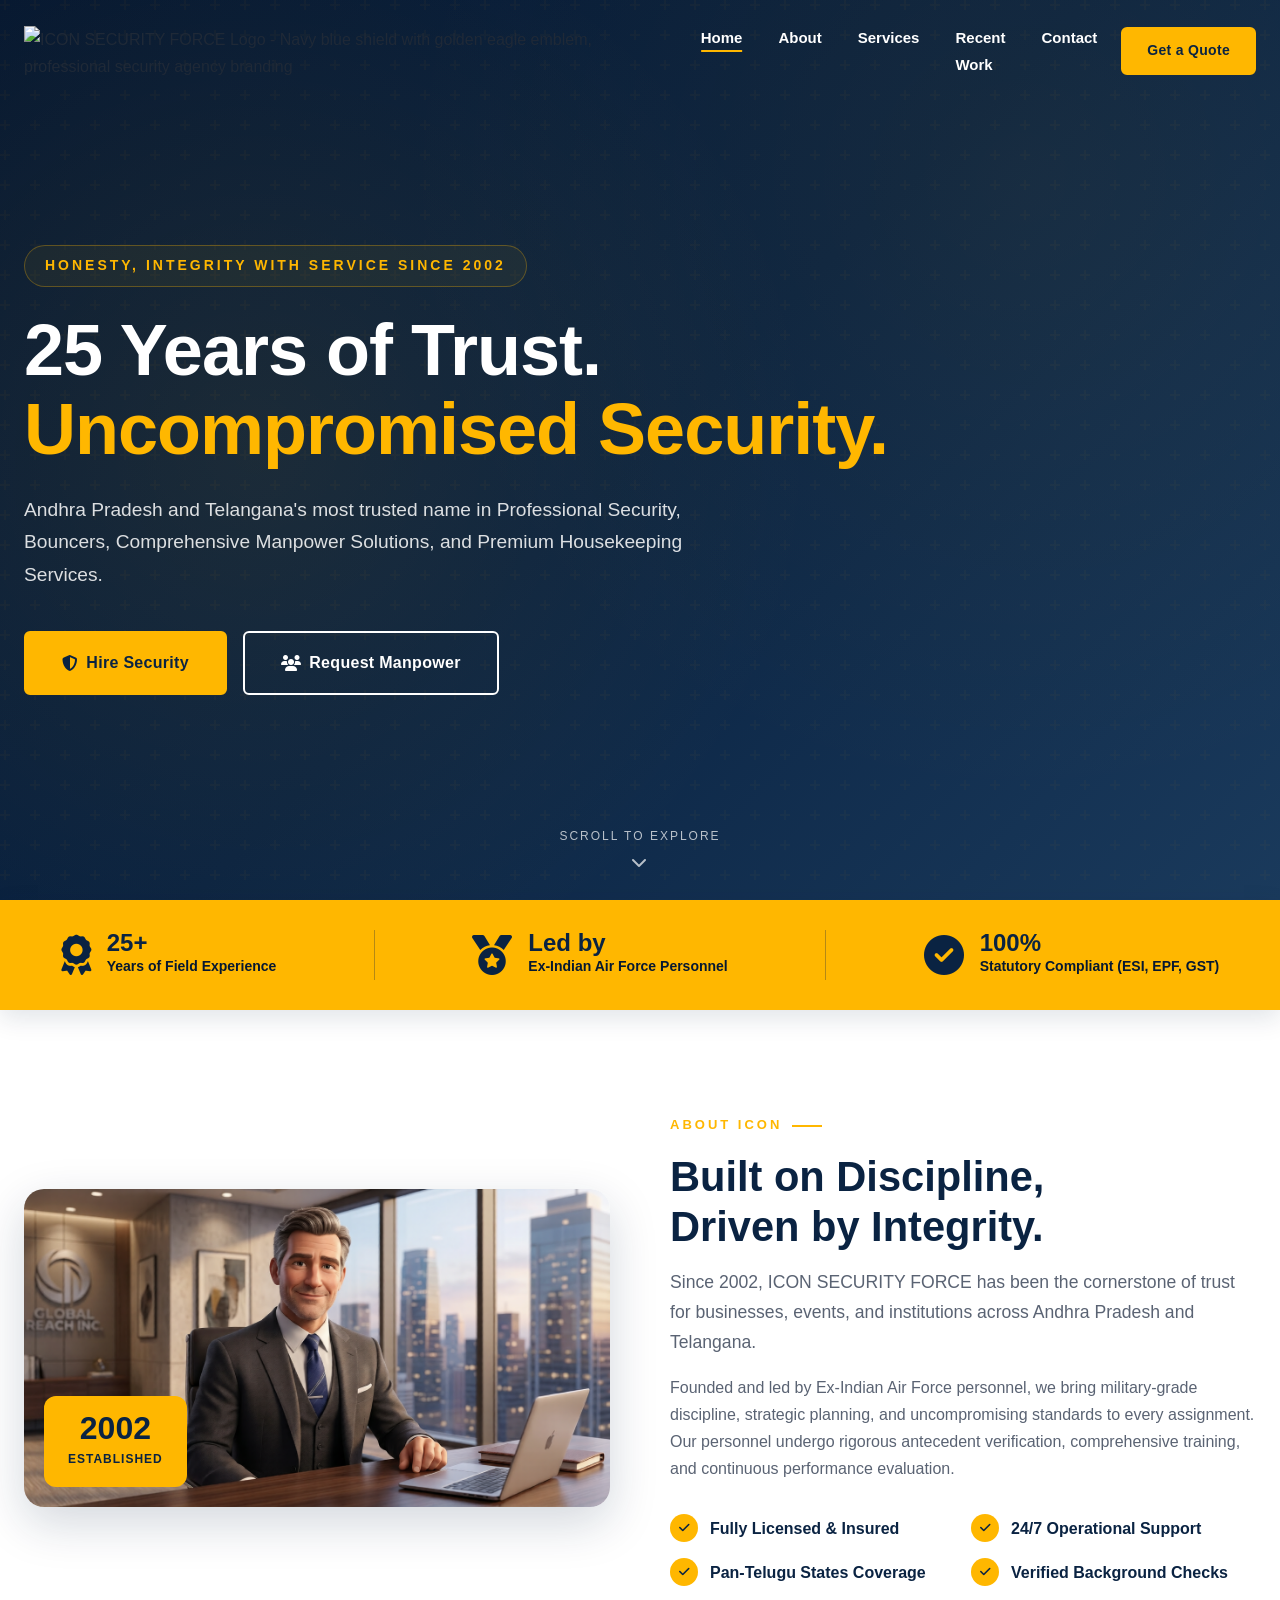
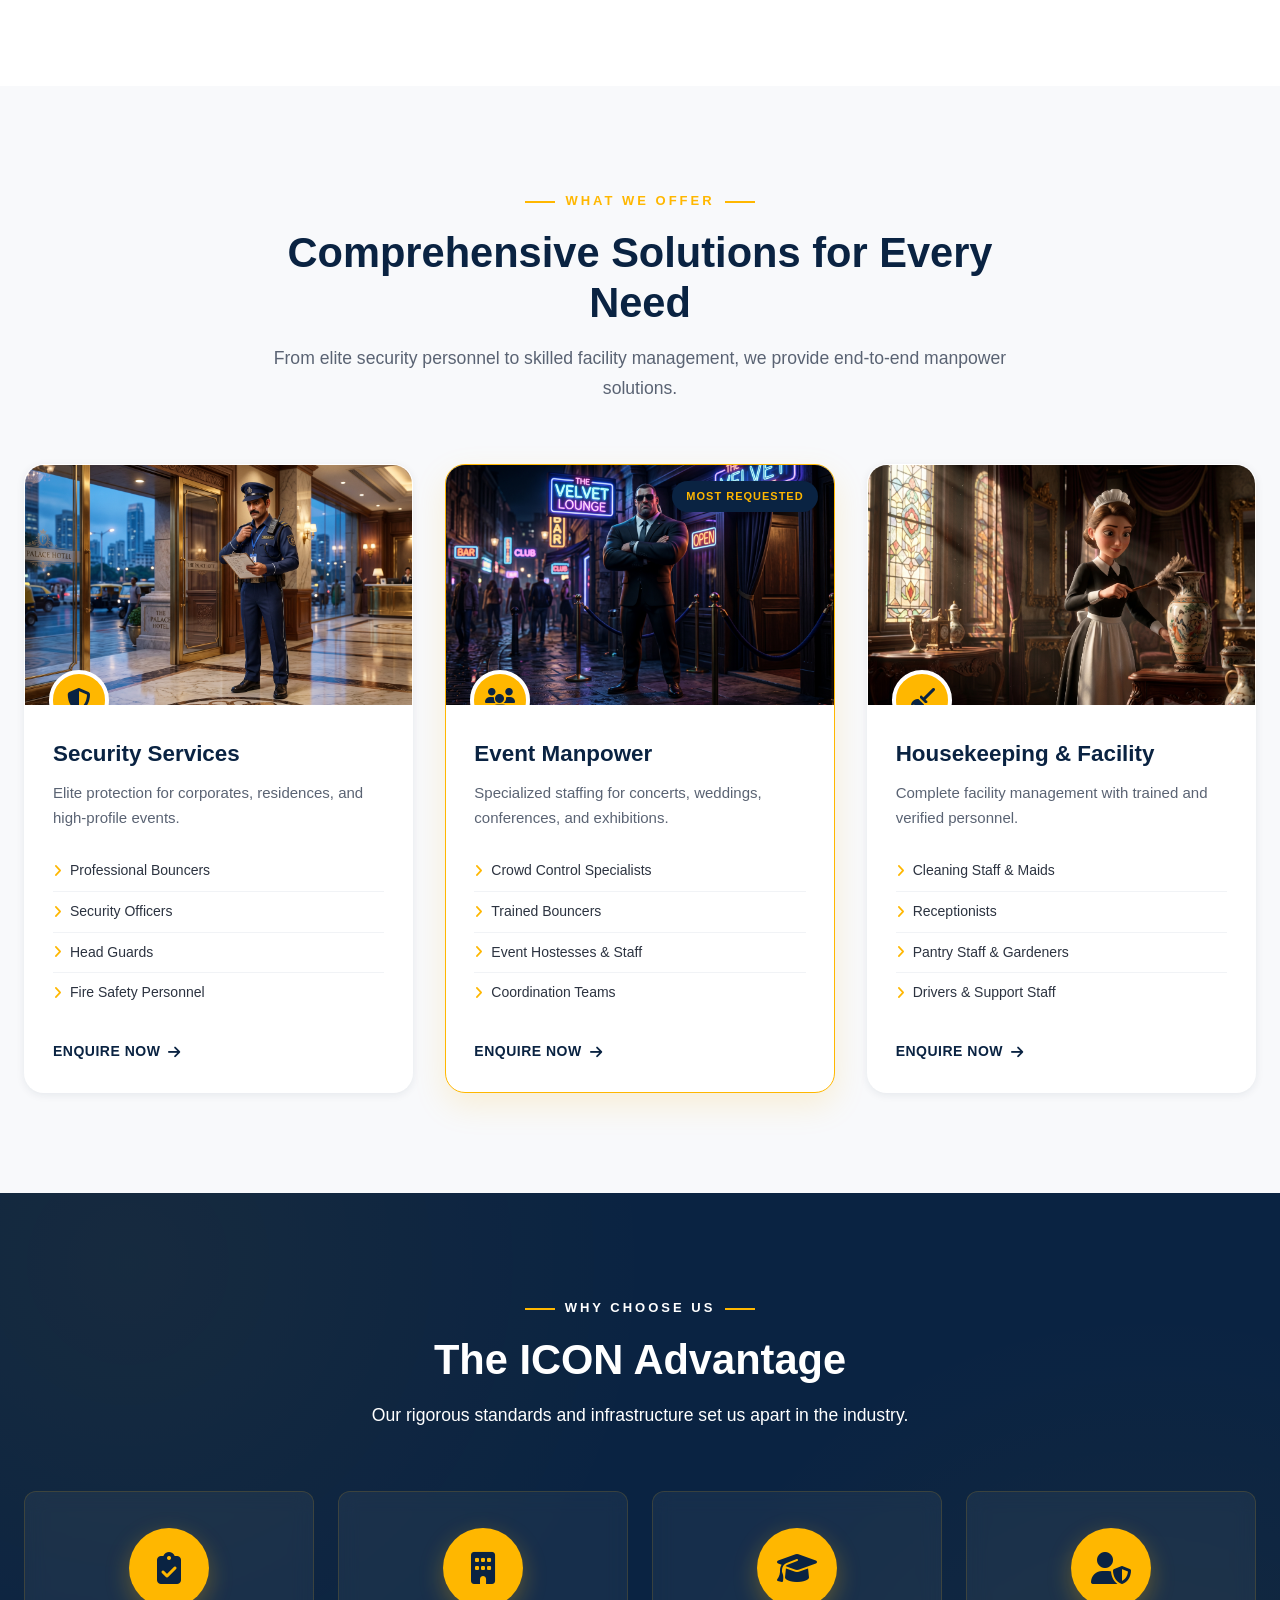
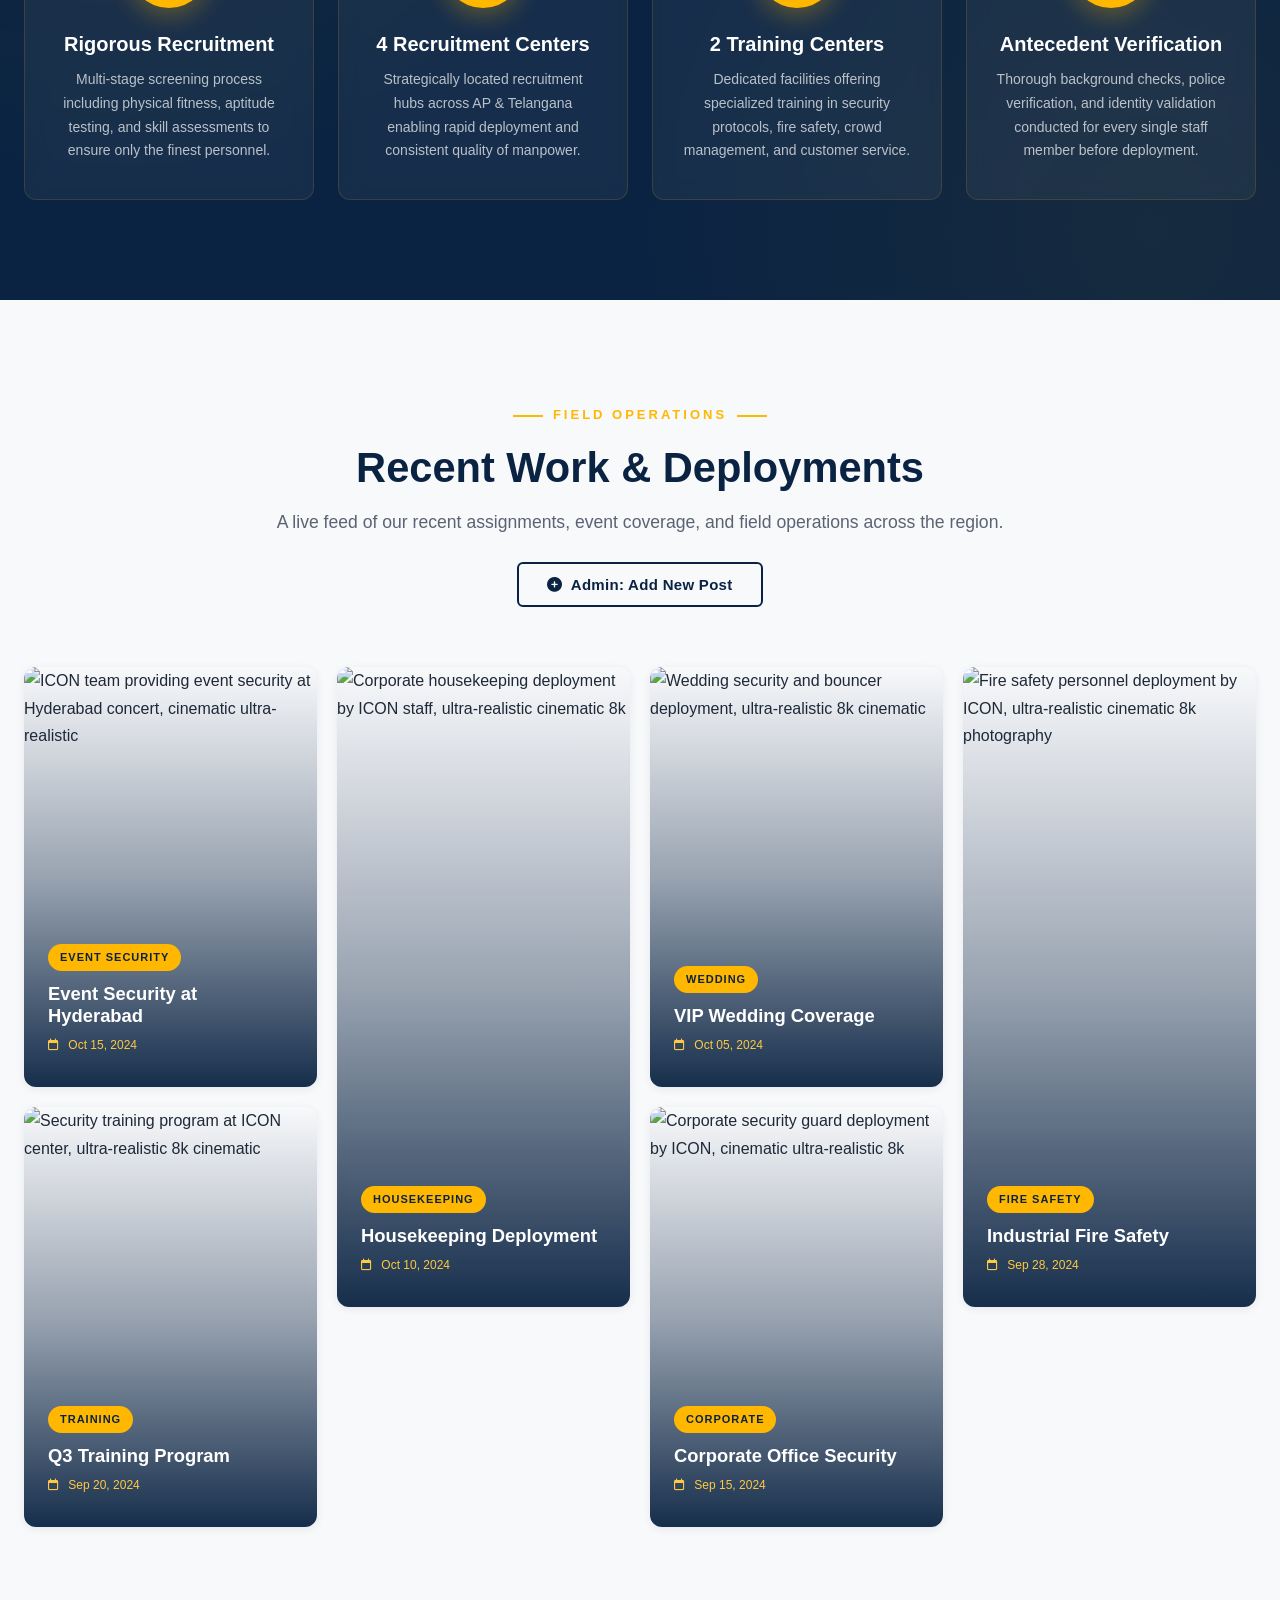
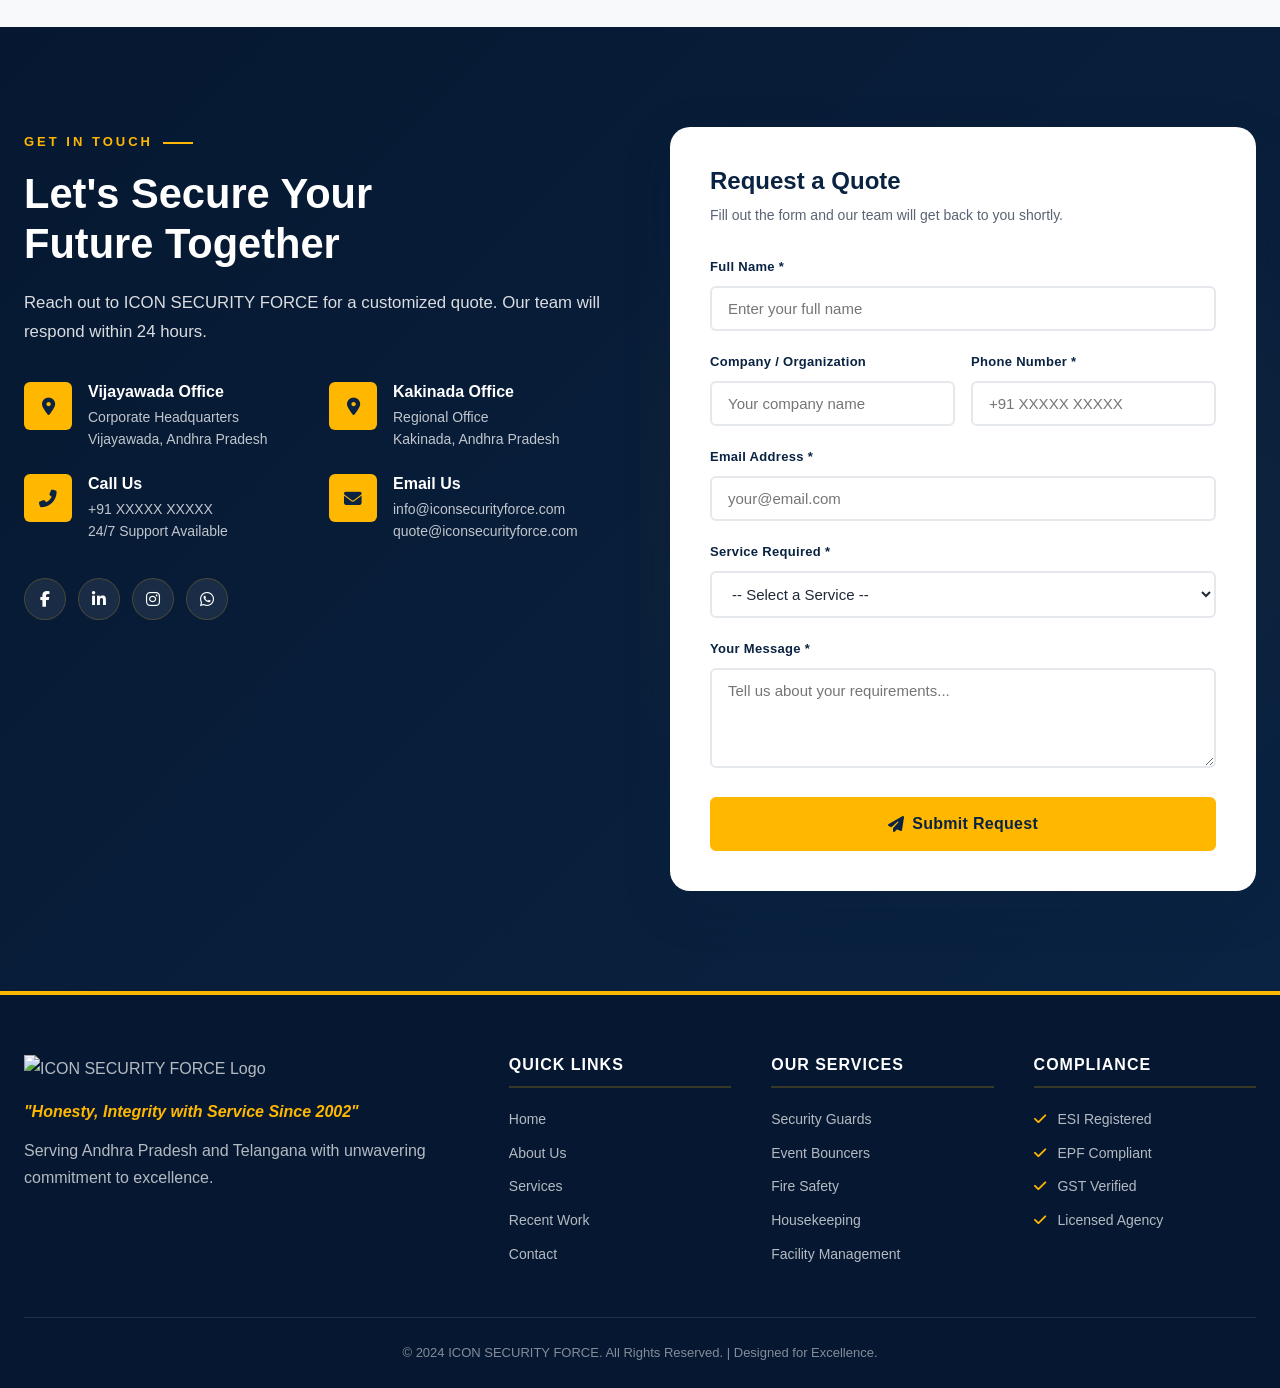
==== commit 06dfd2fd: "Fix image source paths in index.html Updated image source paths for service images." ====
--- a/index.html
+++ b/index.html
@@ -62,7 +62,7 @@
         
         <video autoplay loop muted playsinline 
                style="position: absolute; top: 50%; left: 50%; min-width: 100%; min-height: 100%; width: auto; height: auto; transform: translateX(-50%) translateY(-50%); z-index: 0; object-fit: cover; opacity: 0.4;">
-    <source src="../src/assets/video.mp4" type="video/mp4">
+    <source src="../frontend/src/assets/video.mp4" type="video/mp4">
 
 </video>
         </video>
@@ -135,7 +135,7 @@
         <div class="container about-grid">
             <!-- AOS Animation: Fade Right for Image -->
             <div class="about-image" data-aos="fade-right" data-aos-duration="1000">
-                <img src="../src/assets/owner.png" 
+                <img src="../frontend/src/assets/owner.png" 
                      alt="Ex-IAF leadership team of ICON SECURITY FORCE in command center, ultra-realistic professional portrait">
                 <div class="image-badge">
                     <span class="badge-number">2002</span>
@@ -196,7 +196,7 @@
                 <!-- AOS Animation: Staggered Fade Up -->
                 <article class="service-card" data-aos="fade-up" data-aos-delay="100">
                     <div class="service-image">
-                        <img src="../src/assets/sec.png" 
+                        <img src="../frontend/src/assets/sec.png" 
                              alt="Professional armed security officer in uniform at corporate entrance, ultra-realistic cinematic 8k photography">
                         <div class="service-icon-overlay">
                             <i class="fas fa-shield-alt"></i>
@@ -217,7 +217,7 @@
 
                 <article class="service-card featured" data-aos="fade-up" data-aos-delay="200">
                     <div class="service-image">
-                        <img src="../src/assets/bouncer.png" 
+                        <img src="../frontend/src/assets/bouncer.png" 
                              alt="Elite team of bouncers managing crowd at large event venue, cinematic ultra-realistic 8k photograph">
                         <div class="service-icon-overlay">
                             <i class="fas fa-users"></i>
@@ -239,7 +239,7 @@
 
                 <article class="service-card" data-aos="fade-up" data-aos-delay="300">
                     <div class="service-image">
-                        <img src="../src/assets/maid.png" 
+                        <img src="../frontend/src/assets/maid.png" 
                              alt="Professional housekeeping staff in uniform cleaning luxury corporate lobby, ultra-realistic cinematic 8k">
                         <div class="service-icon-overlay">
                             <i class="fas fa-broom"></i>
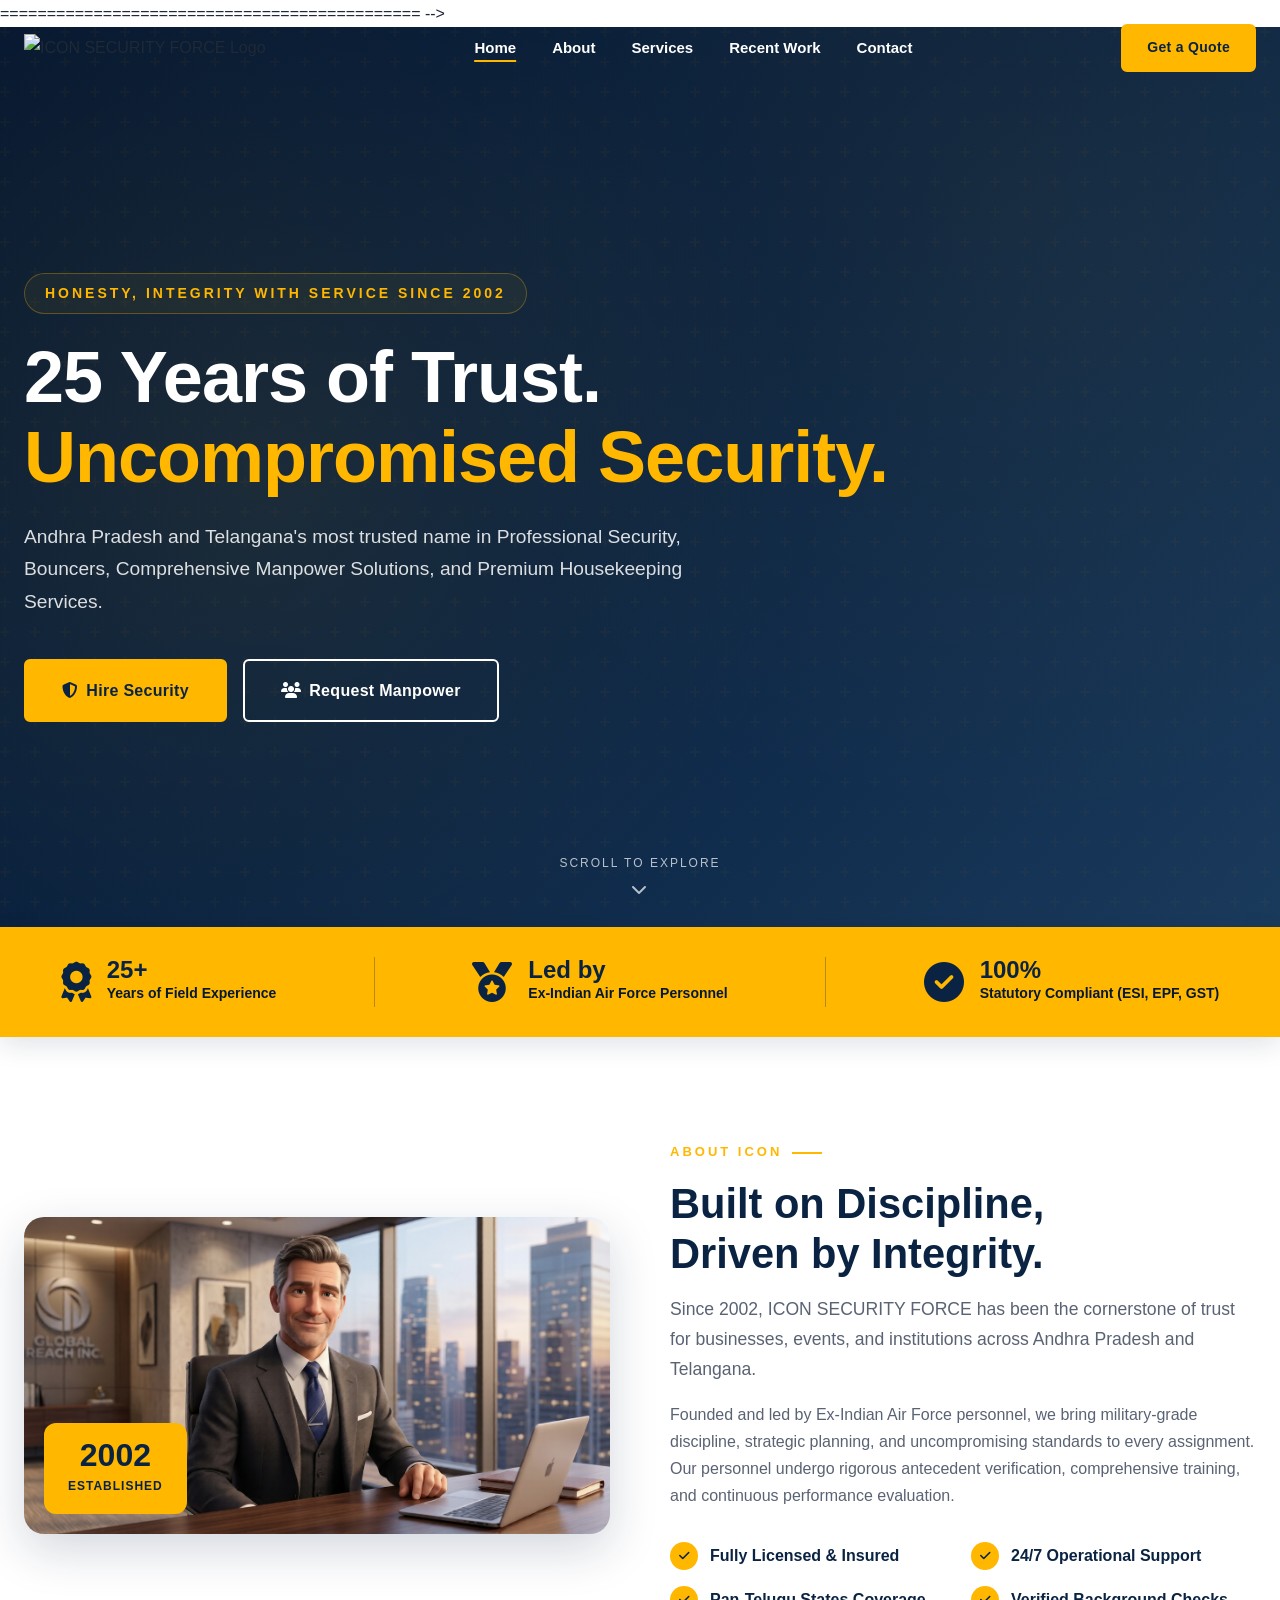
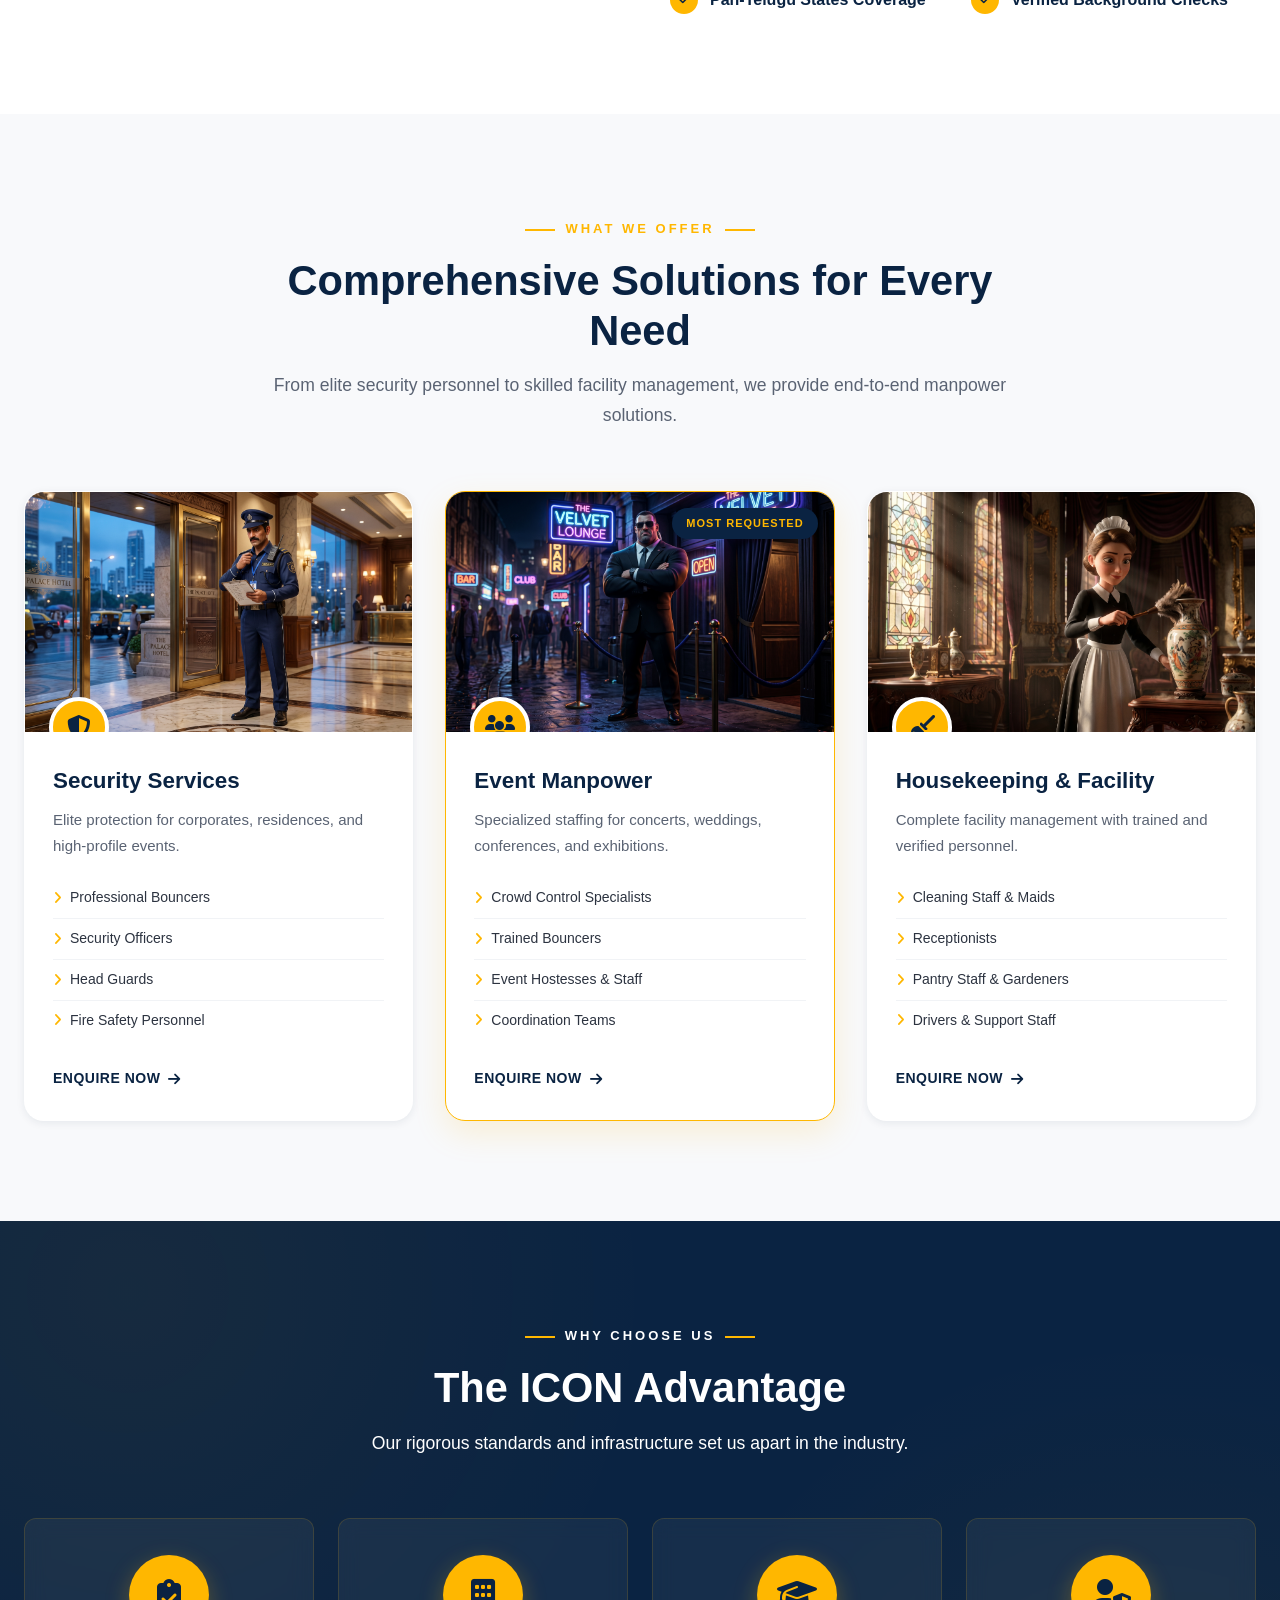
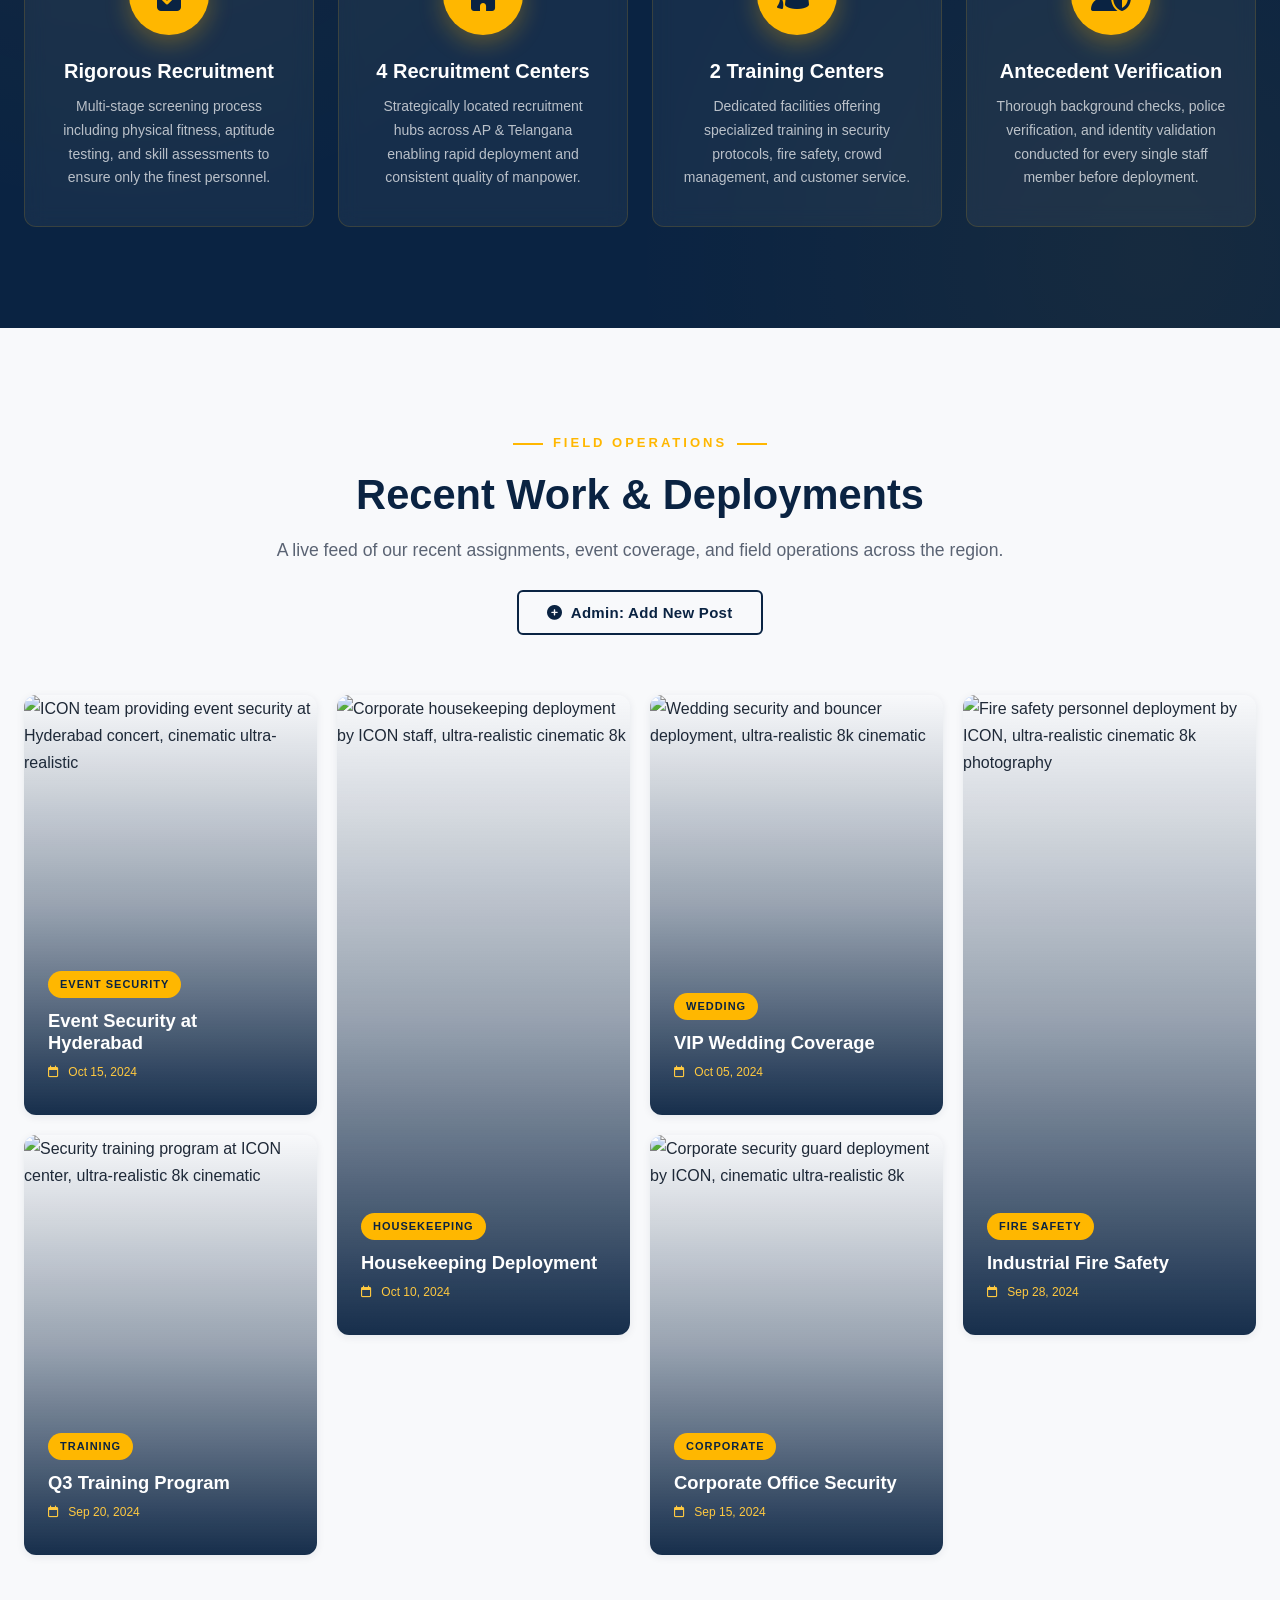
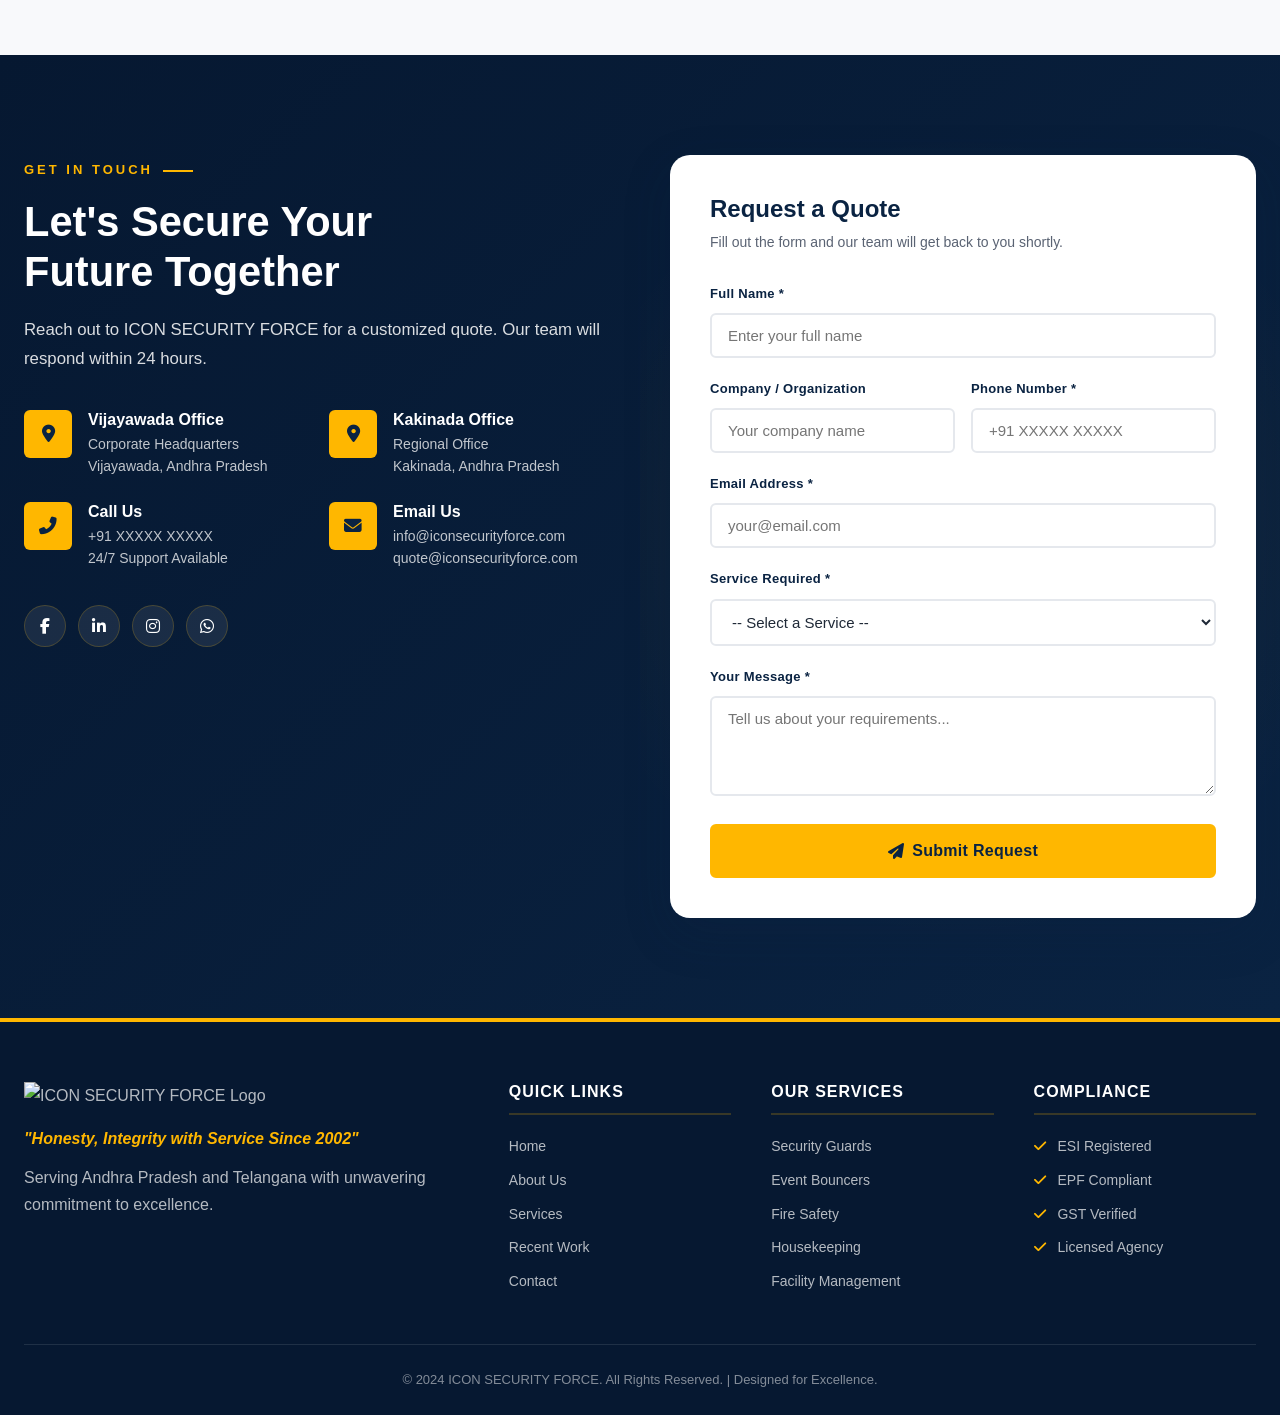
==== commit b1548247: "Update index.html" ====
--- a/index.html
+++ b/index.html
@@ -28,7 +28,7 @@
             <div class="logo">
                 <a href="#home">
                     <img src="https://via.placeholder.com/180x60/0A2342/FFB700?text=ICON+SECURITY" 
-                         alt="ICON SECURITY FORCE Logo - Navy blue shield with golden eagle emblem, professional security agency branding">
+                         alt="ICON SECURITY FORCE Logo">
                 </a>
             </div>
 
@@ -58,41 +58,66 @@
     <!-- ============================================= -->
     <!-- HERO SECTION -->
     <!-- ============================================= -->
-    <section class="hero" id="home" style="position: relative; overflow: hidden;">
-        
-        <video autoplay loop muted playsinline 
-               style="position: absolute; top: 50%; left: 50%; min-width: 100%; min-height: 100%; width: auto; height: auto; transform: translateX(-50%) translateY(-50%); z-index: 0; object-fit: cover; opacity: 0.4;">
-    <source src="../frontend/src/assets/video.mp4" type="video/mp4">
-
-</video>
-        </video>
-
-        <div class="hero-overlay" style="z-index: 1;"></div>
-        
-        <div class="container hero-container" style="z-index: 2;">
+   ============================================= -->
+
+    <!-- HERO SECTION -->
+
+    <!-- ============================================= -->
+
+    <section class="hero" id="home">
+
+        <div class="hero-overlay"></div>
+
+        <div class="container hero-container">
+
+            <!-- AOS Animation added here -->
+
             <div class="hero-content" data-aos="fade-up" data-aos-duration="1000">
+
                 <span class="hero-tagline">Honesty, Integrity with Service Since 2002</span>
+
                 <h1 class="hero-headline">
+
                     25 Years of Trust.<br>
+
                     <span class="text-gold">Uncompromised Security.</span>
+
                 </h1>
+
                 <p class="hero-subheadline">
-                    Andhra Pradesh and Telangana's most trusted name in Professional Security, 
+
+                    Andhra Pradesh and Telangana's most trusted name in Professional Security,
+
                     Bouncers, Comprehensive Manpower Solutions, and Premium Housekeeping Services.
+
                 </p>
+
                 <div class="hero-cta-group">
+
                     <a href="#contact" class="btn btn-primary btn-large">
+
                         <i class="fas fa-shield-alt"></i> Hire Security
+
                     </a>
+
                     <a href="#contact" class="btn btn-secondary btn-large">
+
                         <i class="fas fa-users"></i> Request Manpower
+
                     </a>
-                </div>
-            </div>
-        </div>
-        <div class="hero-scroll-indicator" style="z-index: 2;">
+
+                </div>
+
+            </div>
+
+        </div>
+
+        <div class="hero-scroll-indicator">
+
             <span>Scroll to Explore</span>
+
             <i class="fas fa-chevron-down"></i>
+
         </div>
     </section>
 
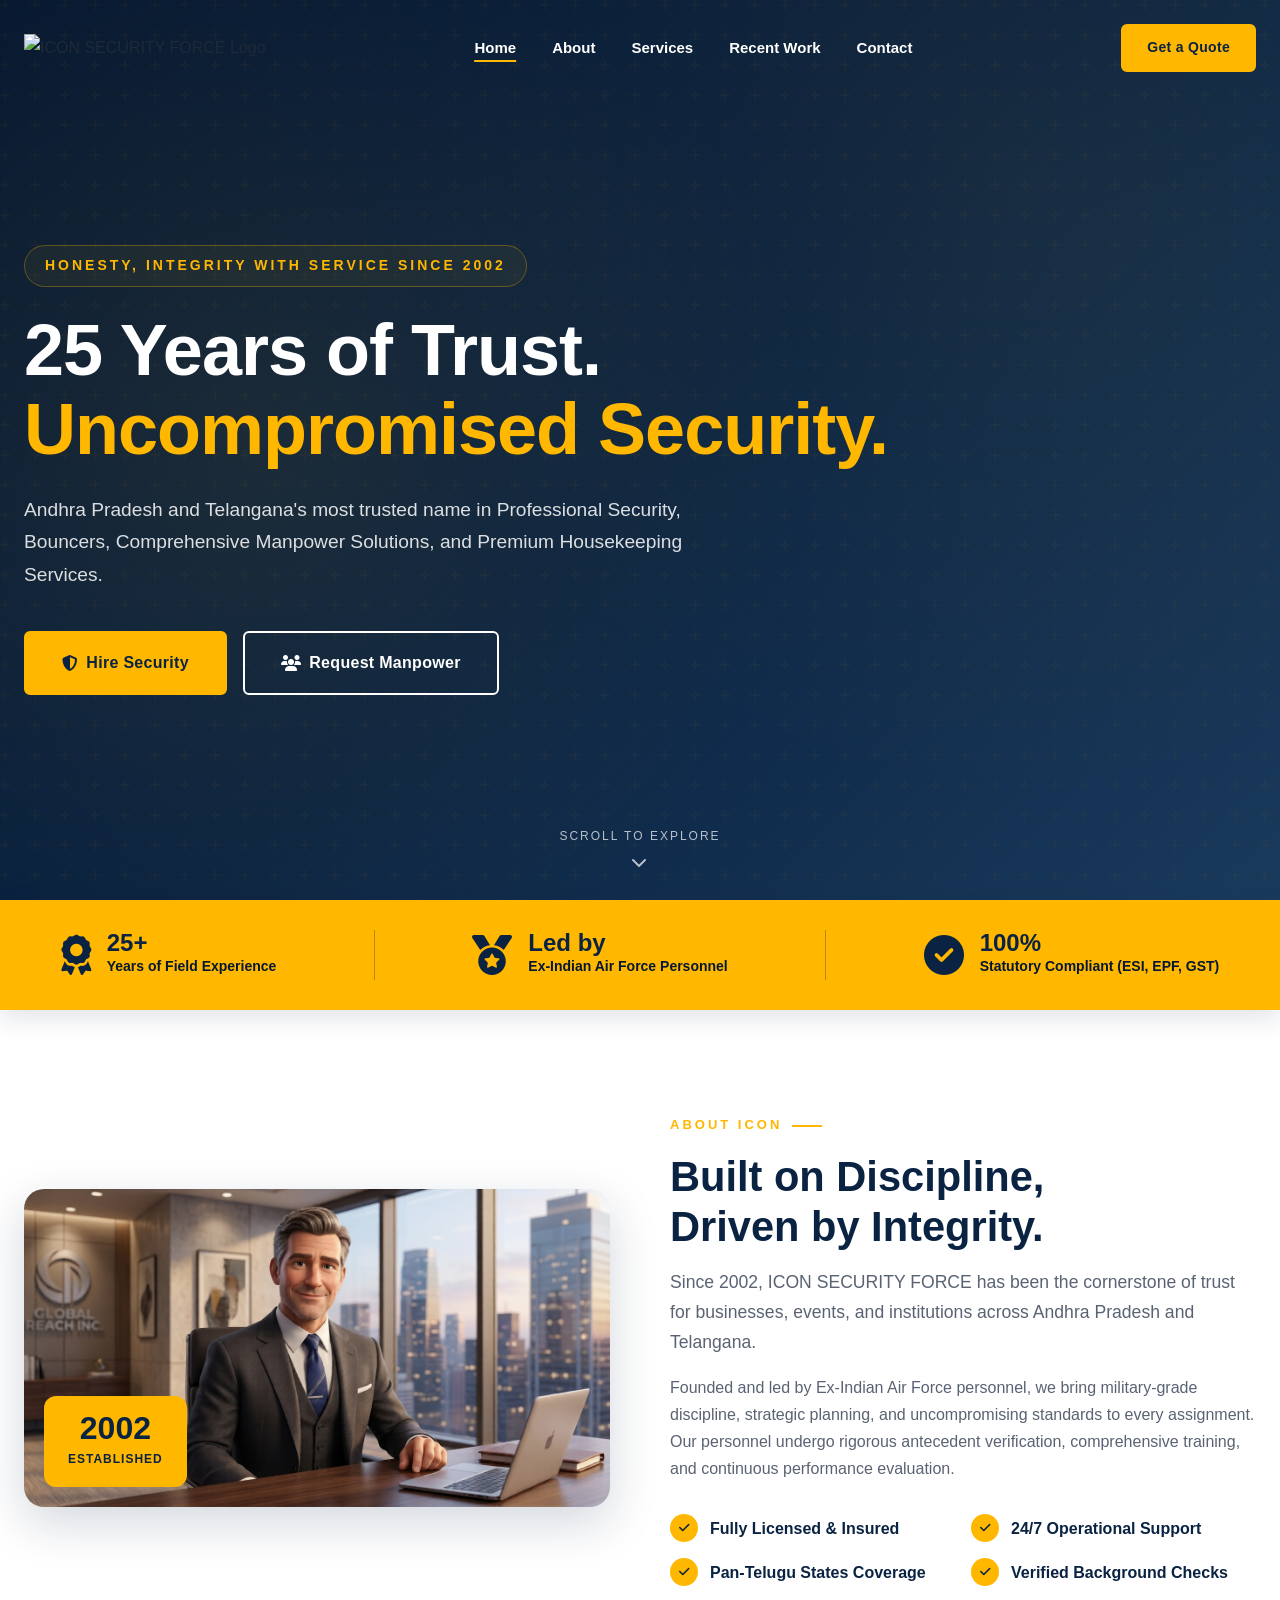
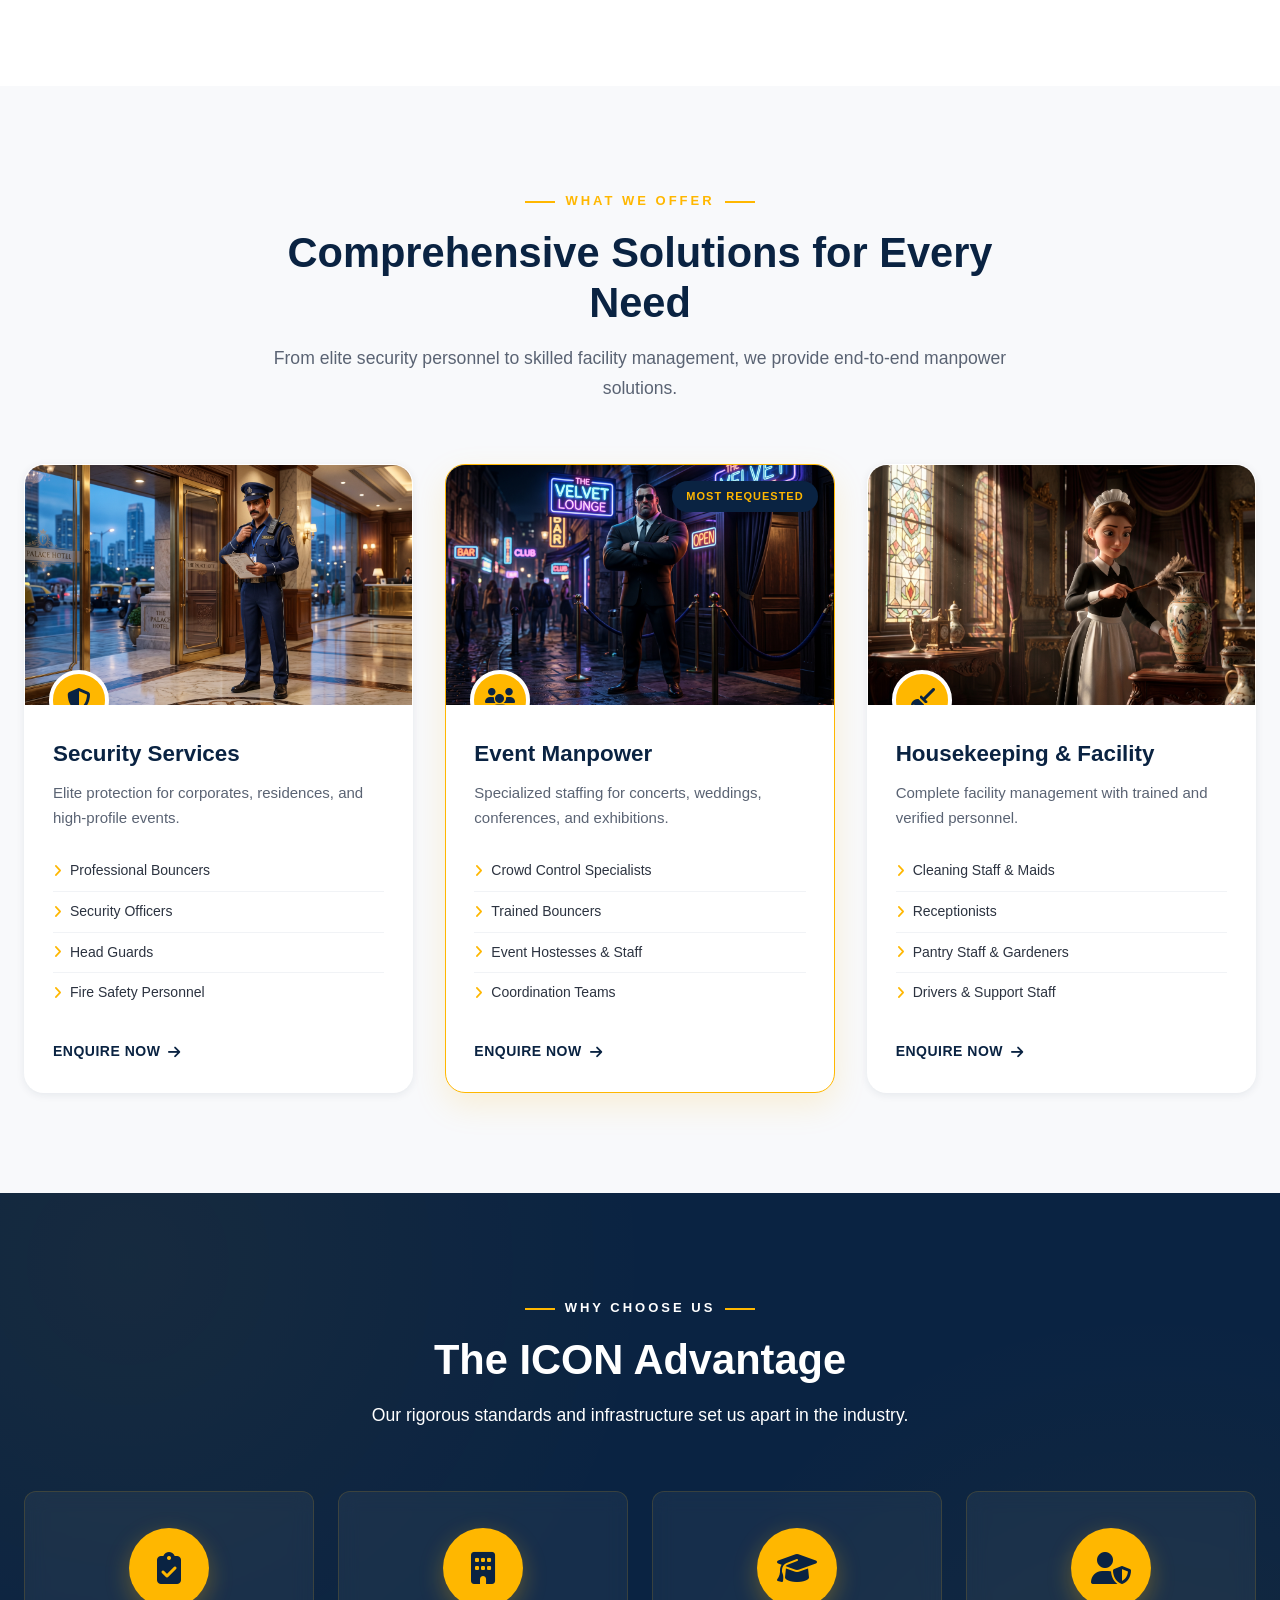
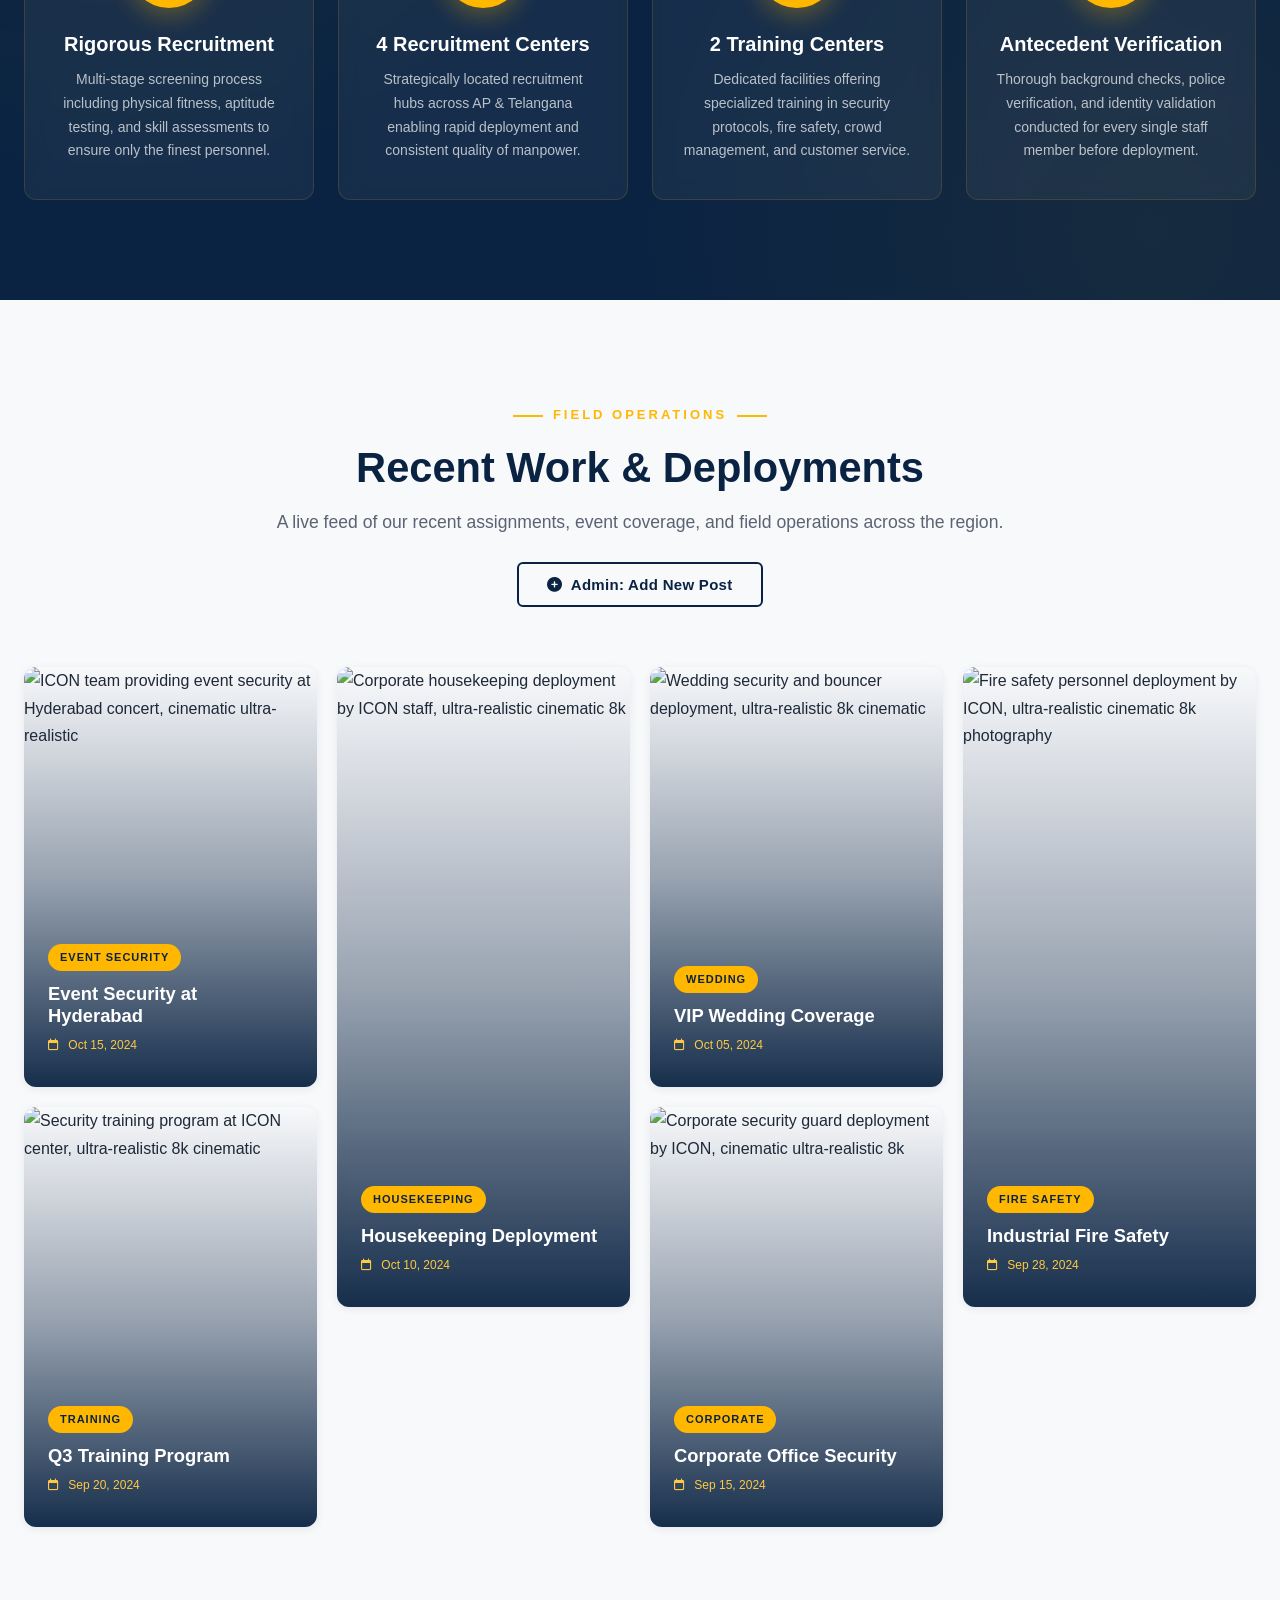
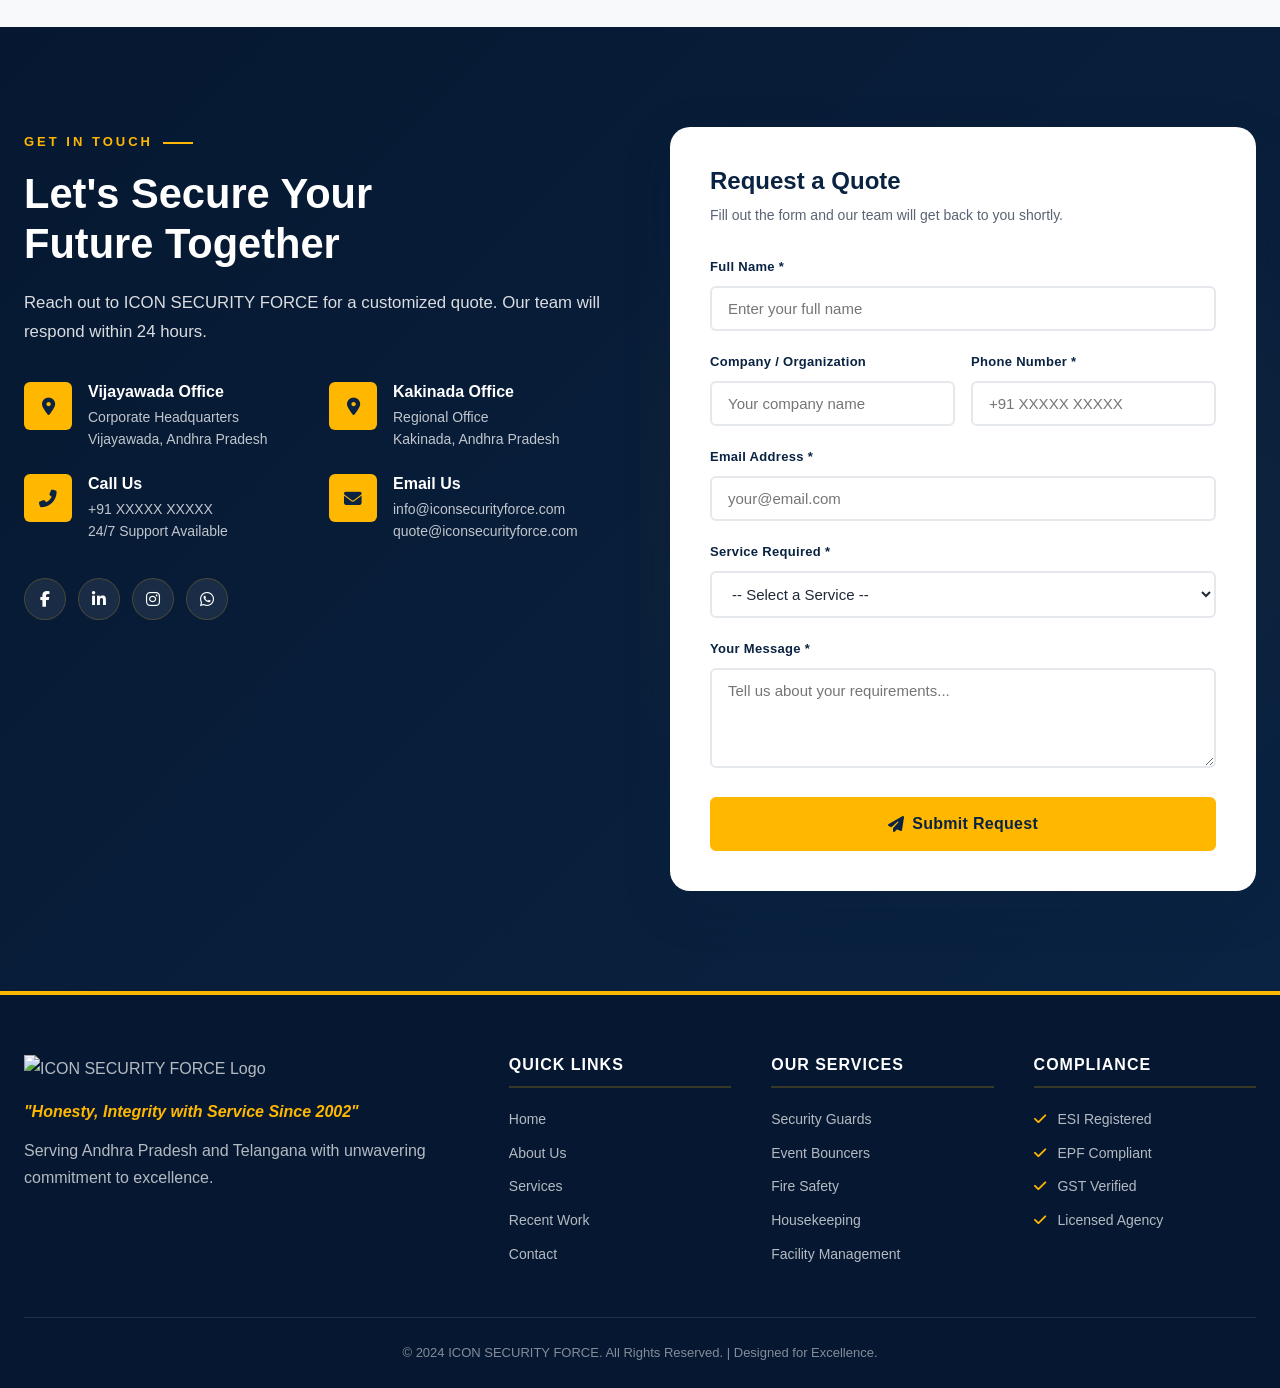
==== commit bf7b381f: "Update index.html" ====
--- a/index.html
+++ b/index.html
@@ -58,11 +58,6 @@
     <!-- ============================================= -->
     <!-- HERO SECTION -->
     <!-- ============================================= -->
-   ============================================= -->
-
-    <!-- HERO SECTION -->
-
-    <!-- ============================================= -->
 
     <section class="hero" id="home">
 
